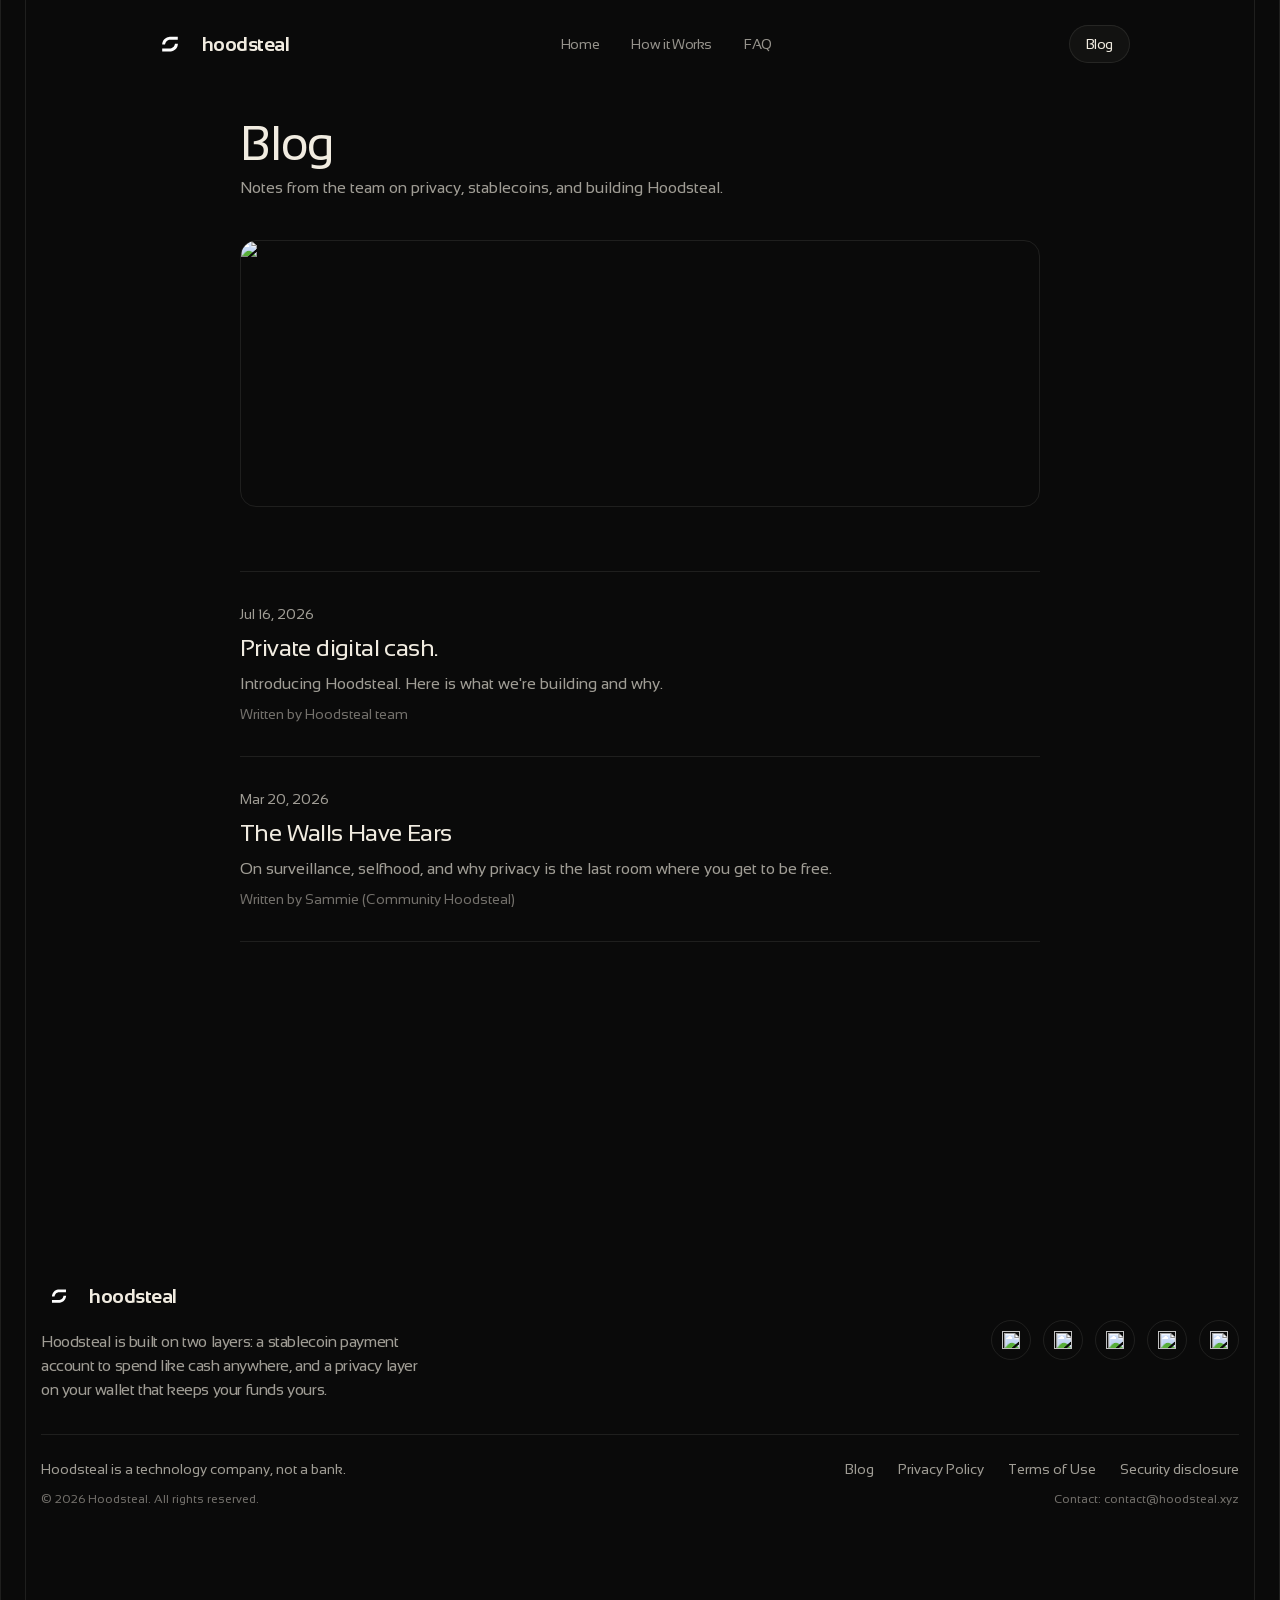
==== blog/index.html @ ff201bd9 "Initial commit: Rebrand stealf.xyz to Hoodsteal on Robinhood Chain" ====
<!DOCTYPE html><html lang="en" class="__variable_ba67a9 __variable_a9c41c __variable_3c557b"><head><meta charSet="utf-8"/><meta name="viewport" content="width=device-width, initial-scale=1"/><link rel="preload" href="/_next/static/media/06fe7ea9749580c5-s.p.ttf" as="font" crossorigin="" type="font/ttf"/><link rel="preload" href="/_next/static/media/1c687d0862daded2-s.p.ttf" as="font" crossorigin="" type="font/ttf"/><link rel="preload" href="/_next/static/media/23cbcd542082c2af-s.p.ttf" as="font" crossorigin="" type="font/ttf"/><link rel="preload" href="/_next/static/media/3c3f42f396696eb4-s.p.ttf" as="font" crossorigin="" type="font/ttf"/><link rel="preload" href="/_next/static/media/5bea6daece9e2be8-s.p.ttf" as="font" crossorigin="" type="font/ttf"/><link rel="preload" href="/_next/static/media/920470eb51dfe776-s.p.woff2" as="font" crossorigin="" type="font/woff2"/><link rel="preload" href="/_next/static/media/bb3ef058b751a6ad-s.p.woff2" as="font" crossorigin="" type="font/woff2"/><link rel="preload" href="/_next/static/media/c4857e84db260e90-s.p.ttf" as="font" crossorigin="" type="font/ttf"/><link rel="preload" as="image" href="/logo-t.svg"/><link rel="preload" as="image" imageSrcSet="/_next/image?url=%2Fbanner.png&amp;w=640&amp;q=75 640w, /_next/image?url=%2Fbanner.png&amp;w=750&amp;q=75 750w, /_next/image?url=%2Fbanner.png&amp;w=828&amp;q=75 828w, /_next/image?url=%2Fbanner.png&amp;w=1080&amp;q=75 1080w, /_next/image?url=%2Fbanner.png&amp;w=1200&amp;q=75 1200w, /_next/image?url=%2Fbanner.png&amp;w=1920&amp;q=75 1920w, /_next/image?url=%2Fbanner.png&amp;w=2048&amp;q=75 2048w, /_next/image?url=%2Fbanner.png&amp;w=3840&amp;q=75 3840w" imageSizes="(max-width: 896px) 100vw, 896px"/><link rel="stylesheet" href="/_next/static/css/27b34ae289f50dc9.css" data-precedence="next"/><link rel="preload" as="script" fetchPriority="low" href="/_next/static/chunks/webpack-2f84a1d40ce9568d.js"/><script src="/_next/static/chunks/83db829f-22a892fe2573d749.js" async=""></script><script src="/_next/static/chunks/290-7fe73a35433db22b.js" async=""></script><script src="/_next/static/chunks/main-app-5fc37a087f6f7d04.js" async=""></script><script src="/_next/static/chunks/942-6213d824976a6590.js" async=""></script><script src="/_next/static/chunks/450-610bcaa0eae041f2.js" async=""></script><script src="/_next/static/chunks/672-66812e7d692795d1.js" async=""></script><script src="/_next/static/chunks/app/layout-b8604949ff3d7496.js" async=""></script><script src="/_next/static/chunks/app/blog/page-9bd265569f2d11fc.js" async=""></script><meta name="next-size-adjust" content=""/><meta name="theme-color" content="black"/><title>Blog — Hoodsteal - Hoodsteal</title><meta name="description" content="Notes from the team on privacy, stablecoins, and building Hoodsteal."/><link rel="manifest" href="/site.webmanifest"/><meta property="og:title" content="Blog — Hoodsteal - Hoodsteal"/><meta property="og:description" content="Notes from the team on privacy, stablecoins, and building Hoodsteal."/><meta property="og:image:alt" content="Hoodsteal — privacy-first neobank on Robinhood Chain"/><meta property="og:image:type" content="image/png"/><meta property="og:image" content="https://hoodsteal.xyz/opengraph-image?9d8b057db3fbd80e"/><meta property="og:image:width" content="1200"/><meta property="og:image:height" content="630"/><meta name="twitter:card" content="summary_large_image"/><meta name="twitter:title" content="Blog — Hoodsteal - Hoodsteal"/><meta name="twitter:description" content="Notes from the team on privacy, stablecoins, and building Hoodsteal."/><meta name="twitter:image:alt" content="Hoodsteal — privacy-first neobank on Robinhood Chain"/><meta name="twitter:image:type" content="image/png"/><meta name="twitter:image" content="https://hoodsteal.xyz/opengraph-image?9d8b057db3fbd80e"/><meta name="twitter:image:width" content="1200"/><meta name="twitter:image:height" content="630"/><link rel="icon" href="/favicon.ico" sizes="any"/><link rel="icon" href="/favicon-16x16.png" type="image/png" sizes="16x16"/><link rel="icon" href="/favicon-32x32.png" type="image/png" sizes="32x32"/><link rel="apple-touch-icon" href="/apple-touch-icon.png" sizes="180x180"/><script src="/_next/static/chunks/polyfills-42372ed130431b0a.js" noModule=""></script></head><body class="antialiased font-sans bg-background overflow-x-clip"><script>((e,t,r,n,o,i,a,s)=>{let l=document.documentElement,u=["light","dark"];function c(t){var r;(Array.isArray(e)?e:[e]).forEach(e=>{let r="class"===e,n=r&&i?o.map(e=>i[e]||e):o;r?(l.classList.remove(...n),l.classList.add(i&&i[t]?i[t]:t)):l.setAttribute(e,t)}),r=t,s&&u.includes(r)&&(l.style.colorScheme=r)}if(n)c(n);else try{let e=localStorage.getItem(t)||r,n=a&&"system"===e?window.matchMedia("(prefers-color-scheme: dark)").matches?"dark":"light":e;c(n)}catch(e){}})("class","theme","dark",null,["light","dark"],null,true,true)</script><div class="max-w-7xl mx-auto border-x relative"><div class="block w-px h-full border-l border-border absolute top-0 left-6 z-10"></div><div class="block w-px h-full border-r border-border absolute top-0 right-6 z-10"></div><header class="sticky z-50 flex justify-center transition-all duration-300 md:mx-0 top-4 mx-0"><div style="max-width:100%;width:70rem"><div class="mx-auto max-w-7xl rounded-2xl transition-all duration-300 xl:px-0 shadow-none px-7"><div class="flex h-[56px] items-center justify-between p-4"><a class="flex items-center gap-3" href="/"><img alt="hoodsteal" width="40" height="40" decoding="async" data-nimg="1" class="size-7 md:size-10 object-contain" style="color:transparent" src="/logo-t.svg"/><p class="text-xl font-bold text-foreground tracking-tight">hoodsteal</p></a><div class="w-full hidden md:block"><ul class="relative mx-auto flex w-fit rounded-full h-11 px-2 items-center justify-center"><li class="z-10 cursor-pointer h-full flex items-center justify-center px-4 py-2 text-sm font-medium transition-colors duration-200 text-foreground/60 hover:text-foreground tracking-tight"><a href="/#hero">Home</a></li><li class="z-10 cursor-pointer h-full flex items-center justify-center px-4 py-2 text-sm font-medium transition-colors duration-200 text-foreground/60 hover:text-foreground tracking-tight"><a href="/#bento">How it Works</a></li><li class="z-10 cursor-pointer h-full flex items-center justify-center px-4 py-2 text-sm font-medium transition-colors duration-200 text-foreground/60 hover:text-foreground tracking-tight"><a href="/#faq">FAQ</a></li></ul></div><div class="flex flex-row items-center gap-1 md:gap-3 shrink-0"><a class="px-4 py-2 hidden md:flex items-center rounded-full text-sm font-medium tracking-tight transition-colors duration-200 text-foreground bg-accent/60 border border-border" href="/blog">Blog</a><button class="md:hidden border border-border size-8 rounded-md cursor-pointer flex items-center justify-center"><svg xmlns="http://www.w3.org/2000/svg" width="24" height="24" viewBox="0 0 24 24" fill="none" stroke="currentColor" stroke-width="2" stroke-linecap="round" stroke-linejoin="round" class="lucide lucide-menu size-5"><line x1="4" x2="20" y1="12" y2="12"></line><line x1="4" x2="20" y1="6" y2="6"></line><line x1="4" x2="20" y1="18" y2="18"></line></svg></button></div></div></div></div></header><main class="flex flex-col min-h-screen bg-background text-foreground"><div class="w-full max-w-4xl mx-auto px-8 sm:px-12 pt-12 md:pt-16"><header class="space-y-2 mb-10"><h1 class="text-4xl md:text-5xl font-medium tracking-tight">Blog</h1><p class="text-muted-foreground">Notes from the team on privacy, stablecoins, and building Hoodsteal.</p></header></div><div class="w-full max-w-4xl mx-auto px-8 sm:px-12"><div class="relative w-full aspect-[3/1] overflow-hidden rounded-2xl border border-border"><img alt="Hoodsteal" decoding="async" data-nimg="fill" class="object-cover" style="position:absolute;height:100%;width:100%;left:0;top:0;right:0;bottom:0;color:transparent" sizes="(max-width: 896px) 100vw, 896px" srcSet="/_next/image?url=%2Fbanner.png&amp;w=640&amp;q=75 640w, /_next/image?url=%2Fbanner.png&amp;w=750&amp;q=75 750w, /_next/image?url=%2Fbanner.png&amp;w=828&amp;q=75 828w, /_next/image?url=%2Fbanner.png&amp;w=1080&amp;q=75 1080w, /_next/image?url=%2Fbanner.png&amp;w=1200&amp;q=75 1200w, /_next/image?url=%2Fbanner.png&amp;w=1920&amp;q=75 1920w, /_next/image?url=%2Fbanner.png&amp;w=2048&amp;q=75 2048w, /_next/image?url=%2Fbanner.png&amp;w=3840&amp;q=75 3840w" src="/_next/image?url=%2Fbanner.png&amp;w=3840&amp;q=75"/></div></div><div class="w-full max-w-4xl mx-auto px-8 sm:px-12 py-12 md:py-16"><ul class="flex flex-col border-t border-border"><li class="border-b border-border"><a href="https://medium.com/p/bd5a6f88da14" target="_blank" rel="noreferrer" class="group flex flex-col gap-2 py-8 transition-opacity hover:opacity-80"><span class="text-sm text-muted-foreground">Jul 16, 2026</span><h2 class="text-xl md:text-2xl font-medium tracking-tight">Private digital cash.</h2><p class="text-muted-foreground">Introducing Hoodsteal. Here is what we&#x27;re building and why.</p><span class="text-sm text-muted-foreground/70">Written by <!-- -->Hoodsteal team</span></a></li><li class="border-b border-border"><a href="https://kenpachoo.substack.com/p/the-walls-have-ears" target="_blank" rel="noreferrer" class="group flex flex-col gap-2 py-8 transition-opacity hover:opacity-80"><span class="text-sm text-muted-foreground">Mar 20, 2026</span><h2 class="text-xl md:text-2xl font-medium tracking-tight">The Walls Have Ears</h2><p class="text-muted-foreground">On surveillance, selfhood, and why privacy is the last room where you get to be free.</p><span class="text-sm text-muted-foreground/70">Written by <!-- -->Sammie (Community Hoodsteal)</span></a></li></ul></div><div class="mt-auto w-full pt-40 md:pt-56"><footer id="footer" class="w-full pb-0"><div class="flex flex-col gap-8 px-10 pt-12 pb-8"><div class="flex flex-col md:flex-row md:items-center md:justify-between gap-8"><div class="flex flex-col items-start gap-y-4 max-w-sm"><a class="flex items-center gap-3 w-fit" href="/"><img alt="hoodsteal" loading="lazy" width="40" height="40" decoding="async" data-nimg="1" class="size-9 object-contain" style="color:transparent" src="/logo-t.svg"/><p class="text-xl font-bold text-foreground tracking-tight">hoodsteal</p></a><p class="tracking-tight text-muted-foreground font-medium">Hoodsteal is built on two layers: a stablecoin payment account to spend like cash anywhere, and a privacy layer on your wallet that keeps your funds yours.</p></div><div class="flex items-center gap-3"><a target="_blank" rel="noreferrer" aria-label="X" class="size-10 rounded-full border border-border flex items-center justify-center text-foreground/70 hover:text-foreground hover:bg-secondary transition-colors" href="https://x.com/hoodsteal"><img alt="" loading="lazy" width="20" height="20" decoding="async" data-nimg="1" class="size-[18px] object-contain " style="color:transparent" srcSet="/_next/image?url=%2Fsocial-icons%2Fx.png&amp;w=32&amp;q=75 1x, /_next/image?url=%2Fsocial-icons%2Fx.png&amp;w=48&amp;q=75 2x" src="/_next/image?url=%2Fsocial-icons%2Fx.png&amp;w=48&amp;q=75"/></a><a target="_blank" rel="noreferrer" aria-label="Discord" class="size-10 rounded-full border border-border flex items-center justify-center text-foreground/70 hover:text-foreground hover:bg-secondary transition-colors" href="https://discord.com/invite/7w2TFCm6Ft"><img alt="" loading="lazy" width="20" height="20" decoding="async" data-nimg="1" class="size-[18px] object-contain " style="color:transparent" srcSet="/_next/image?url=%2Fsocial-icons%2Fdiscord.png&amp;w=32&amp;q=75 1x, /_next/image?url=%2Fsocial-icons%2Fdiscord.png&amp;w=48&amp;q=75 2x" src="/_next/image?url=%2Fsocial-icons%2Fdiscord.png&amp;w=48&amp;q=75"/></a><a target="_blank" rel="noreferrer" aria-label="Telegram" class="size-10 rounded-full border border-border flex items-center justify-center text-foreground/70 hover:text-foreground hover:bg-secondary transition-colors" href="https://t.me/+1KiIlJTX5WIzMmM0"><img alt="" loading="lazy" width="20" height="20" decoding="async" data-nimg="1" class="size-[18px] object-contain " style="color:transparent" srcSet="/_next/image?url=%2Fsocial-icons%2Ftg.png&amp;w=32&amp;q=75 1x, /_next/image?url=%2Fsocial-icons%2Ftg.png&amp;w=48&amp;q=75 2x" src="/_next/image?url=%2Fsocial-icons%2Ftg.png&amp;w=48&amp;q=75"/></a><a target="_blank" rel="noreferrer" aria-label="LinkedIn" class="size-10 rounded-full border border-border flex items-center justify-center text-foreground/70 hover:text-foreground hover:bg-secondary transition-colors" href="https://www.linkedin.com/company/hoodsteal-finance/people/?viewAsMember=true"><img alt="" loading="lazy" width="20" height="20" decoding="async" data-nimg="1" class="size-[18px] object-contain " style="color:transparent" srcSet="/_next/image?url=%2Fsocial-icons%2Flinkedin.png&amp;w=32&amp;q=75 1x, /_next/image?url=%2Fsocial-icons%2Flinkedin.png&amp;w=48&amp;q=75 2x" src="/_next/image?url=%2Fsocial-icons%2Flinkedin.png&amp;w=48&amp;q=75"/></a><a target="_blank" rel="noreferrer" aria-label="Medium" class="size-10 rounded-full border border-border flex items-center justify-center text-foreground/70 hover:text-foreground hover:bg-secondary transition-colors" href="https://medium.com/p/bd5a6f88da14?postPublishedType=initial"><img alt="" loading="lazy" width="20" height="20" decoding="async" data-nimg="1" class="size-[18px] object-contain " style="color:transparent" srcSet="/_next/image?url=%2Fsocial-icons%2Fmedium.png&amp;w=32&amp;q=75 1x, /_next/image?url=%2Fsocial-icons%2Fmedium.png&amp;w=48&amp;q=75 2x" src="/_next/image?url=%2Fsocial-icons%2Fmedium.png&amp;w=48&amp;q=75"/></a></div></div><div class="flex flex-col gap-3 pt-6 border-t border-border text-sm text-muted-foreground"><div class="flex flex-col md:flex-row md:items-center md:justify-between gap-3"><span>Hoodsteal is a technology company, not a bank.</span><div class="flex flex-wrap items-center gap-x-6 gap-y-2"><a class="hover:text-foreground transition-colors" href="/blog">Blog</a><a class="hover:text-foreground transition-colors" href="/privacy">Privacy Policy</a><a class="hover:text-foreground transition-colors" href="/terms">Terms of Use</a><a href="mailto:contact@hoodsteal.xyz?subject=Security%20disclosure" class="hover:text-foreground transition-colors">Security disclosure</a></div></div><div class="flex flex-col md:flex-row md:items-center md:justify-between gap-3 text-xs"><span class="text-muted-foreground/70">© <!-- -->2026<!-- --> Hoodsteal. All rights reserved.</span><span class="text-muted-foreground/70">Contact:<!-- --> <a href="mailto:contact@hoodsteal.xyz" class="hover:text-foreground transition-colors">contact@hoodsteal.xyz</a></span></div></div></div><div class="w-full h-48 md:h-64 relative mt-24 z-0"><div class="absolute inset-0 bg-gradient-to-t from-transparent to-background z-10 from-40%"></div><div class="absolute inset-0 mx-6"><div class="h-full w-full"><canvas class="pointer-events-none" style="width:0;height:0"></canvas></div></div></div></footer></div></main></div><script src="/_next/static/chunks/webpack-2f84a1d40ce9568d.js" async=""></script><script>(self.__next_f=self.__next_f||[]).push([0])</script><script>self.__next_f.push([1,"1:\"$Sreact.fragment\"\n2:I[6563,[\"942\",\"static/chunks/942-6213d824976a6590.js\",\"450\",\"static/chunks/450-610bcaa0eae041f2.js\",\"672\",\"static/chunks/672-66812e7d692795d1.js\",\"177\",\"static/chunks/app/layout-b8604949ff3d7496.js\"],\"ThemeProvider\"]\n3:I[752,[\"942\",\"static/chunks/942-6213d824976a6590.js\",\"450\",\"static/chunks/450-610bcaa0eae041f2.js\",\"672\",\"static/chunks/672-66812e7d692795d1.js\",\"177\",\"static/chunks/app/layout-b8604949ff3d7496.js\"],\"Navbar\"]\n4:I[3915,[],\"\"]\n5:I[5975,[],\"\"]\n6:I[6207,[\"942\",\"static/chunks/942-6213d824976a6590.js\",\"672\",\"static/chunks/672-66812e7d692795d1.js\",\"831\",\"static/chunks/app/blog/page-9bd265569f2d11fc.js\"],\"Image\"]\n7:I[9714,[\"942\",\"static/chunks/942-6213d824976a6590.js\",\"672\",\"static/chunks/672-66812e7d692795d1.js\",\"831\",\"static/chunks/app/blog/page-9bd265569f2d11fc.js\"],\"FooterSection\"]\n8:I[665,[],\"OutletBoundary\"]\nb:I[665,[],\"ViewportBoundary\"]\nd:I[665,[],\"MetadataBoundary\"]\nf:I[9022,[],\"\"]\n:HL[\"/_next/static/media/06fe7ea9749580c5-s.p.ttf\",\"font\",{\"crossOrigin\":\"\",\"type\":\"font/ttf\"}]\n:HL[\"/_next/static/media/1c687d0862daded2-s.p.ttf\",\"font\",{\"crossOrigin\":\"\",\"type\":\"font/ttf\"}]\n:HL[\"/_next/static/media/23cbcd542082c2af-s.p.ttf\",\"font\",{\"crossOrigin\":\"\",\"type\":\"font/ttf\"}]\n:HL[\"/_next/static/media/3c3f42f396696eb4-s.p.ttf\",\"font\",{\"crossOrigin\":\"\",\"type\":\"font/ttf\"}]\n:HL[\"/_next/static/media/5bea6daece9e2be8-s.p.ttf\",\"font\",{\"crossOrigin\":\"\",\"type\":\"font/ttf\"}]\n:HL[\"/_next/static/media/920470eb51dfe776-s.p.woff2\",\"font\",{\"crossOrigin\":\"\",\"type\":\"font/woff2\"}]\n:HL[\"/_next/static/media/bb3ef058b751a6ad-s.p.woff2\",\"font\",{\"crossOrigin\":\"\",\"type\":\"font/woff2\"}]\n:HL[\"/_next/static/media/c4857e84db260e90-s.p.ttf\",\"font\",{\"crossOrigin\":\"\",\"type\":\"font/ttf\"}]\n:HL[\"/_next/static/css/27b34ae289f50dc9.css\",\"style\"]\n"])</script><script>self.__next_f.push([1,"0:{\"P\":null,\"b\":\"fuaYF6F8lCTgTNXzeuWdl\",\"p\":\"\",\"c\":[\"\",\"blog\"],\"i\":false,\"f\":[[[\"\",{\"children\":[\"blog\",{\"children\":[\"__PAGE__\",{}]}]},\"$undefined\",\"$undefined\",true],[\"\",[\"$\",\"$1\",\"c\",{\"children\":[[[\"$\",\"link\",\"0\",{\"rel\":\"stylesheet\",\"href\":\"/_next/static/css/27b34ae289f50dc9.css\",\"precedence\":\"next\",\"crossOrigin\":\"$undefined\",\"nonce\":\"$undefined\"}]],[\"$\",\"html\",null,{\"lang\":\"en\",\"suppressHydrationWarning\":true,\"className\":\"__variable_ba67a9 __variable_a9c41c __variable_3c557b\",\"children\":[\"$\",\"body\",null,{\"className\":\"antialiased font-sans bg-background overflow-x-clip\",\"children\":[\"$\",\"$L2\",null,{\"attribute\":\"class\",\"defaultTheme\":\"dark\",\"disableTransitionOnChange\":true,\"children\":[\"$\",\"div\",null,{\"className\":\"max-w-7xl mx-auto border-x relative\",\"children\":[[\"$\",\"div\",null,{\"className\":\"block w-px h-full border-l border-border absolute top-0 left-6 z-10\"}],[\"$\",\"div\",null,{\"className\":\"block w-px h-full border-r border-border absolute top-0 right-6 z-10\"}],[\"$\",\"$L3\",null,{}],[\"$\",\"$L4\",null,{\"parallelRouterKey\":\"children\",\"error\":\"$undefined\",\"errorStyles\":\"$undefined\",\"errorScripts\":\"$undefined\",\"template\":[\"$\",\"$L5\",null,{}],\"templateStyles\":\"$undefined\",\"templateScripts\":\"$undefined\",\"notFound\":[[[\"$\",\"title\",null,{\"children\":\"404: This page could not be found.\"}],[\"$\",\"div\",null,{\"style\":{\"fontFamily\":\"system-ui,\\\"Segoe UI\\\",Roboto,Helvetica,Arial,sans-serif,\\\"Apple Color Emoji\\\",\\\"Segoe UI Emoji\\\"\",\"height\":\"100vh\",\"textAlign\":\"center\",\"display\":\"flex\",\"flexDirection\":\"column\",\"alignItems\":\"center\",\"justifyContent\":\"center\"},\"children\":[\"$\",\"div\",null,{\"children\":[[\"$\",\"style\",null,{\"dangerouslySetInnerHTML\":{\"__html\":\"body{color:#000;background:#fff;margin:0}.next-error-h1{border-right:1px solid rgba(0,0,0,.3)}@media (prefers-color-scheme:dark){body{color:#fff;background:#000}.next-error-h1{border-right:1px solid rgba(255,255,255,.3)}}\"}}],[\"$\",\"h1\",null,{\"className\":\"next-error-h1\",\"style\":{\"display\":\"inline-block\",\"margin\":\"0 20px 0 0\",\"padding\":\"0 23px 0 0\",\"fontSize\":24,\"fontWeight\":500,\"verticalAlign\":\"top\",\"lineHeight\":\"49px\"},\"children\":404}],[\"$\",\"div\",null,{\"style\":{\"display\":\"inline-block\"},\"children\":[\"$\",\"h2\",null,{\"style\":{\"fontSize\":14,\"fontWeight\":400,\"lineHeight\":\"49px\",\"margin\":0},\"children\":\"This page could not be found.\"}]}]]}]}]],[]],\"forbidden\":\"$undefined\",\"unauthorized\":\"$undefined\"}]]}]}]}]}]]}],{\"children\":[\"blog\",[\"$\",\"$1\",\"c\",{\"children\":[null,[\"$\",\"$L4\",null,{\"parallelRouterKey\":\"children\",\"error\":\"$undefined\",\"errorStyles\":\"$undefined\",\"errorScripts\":\"$undefined\",\"template\":[\"$\",\"$L5\",null,{}],\"templateStyles\":\"$undefined\",\"templateScripts\":\"$undefined\",\"notFound\":\"$undefined\",\"forbidden\":\"$undefined\",\"unauthorized\":\"$undefined\"}]]}],{\"children\":[\"__PAGE__\",[\"$\",\"$1\",\"c\",{\"children\":[[\"$\",\"main\",null,{\"className\":\"flex flex-col min-h-screen bg-background text-foreground\",\"children\":[[\"$\",\"div\",null,{\"className\":\"w-full max-w-4xl mx-auto px-8 sm:px-12 pt-12 md:pt-16\",\"children\":[\"$\",\"header\",null,{\"className\":\"space-y-2 mb-10\",\"children\":[[\"$\",\"h1\",null,{\"className\":\"text-4xl md:text-5xl font-medium tracking-tight\",\"children\":\"Blog\"}],[\"$\",\"p\",null,{\"className\":\"text-muted-foreground\",\"children\":\"Notes from the team on privacy, stablecoins, and building Hoodsteal.\"}]]}]}],[\"$\",\"div\",null,{\"className\":\"w-full max-w-4xl mx-auto px-8 sm:px-12\",\"children\":[\"$\",\"div\",null,{\"className\":\"relative w-full aspect-[3/1] overflow-hidden rounded-2xl border border-border\",\"children\":[\"$\",\"$L6\",null,{\"src\":\"/banner.png\",\"alt\":\"Hoodsteal\",\"fill\":true,\"priority\":true,\"className\":\"object-cover\",\"sizes\":\"(max-width: 896px) 100vw, 896px\"}]}]}],[\"$\",\"div\",null,{\"className\":\"w-full max-w-4xl mx-auto px-8 sm:px-12 py-12 md:py-16\",\"children\":[\"$\",\"ul\",null,{\"className\":\"flex flex-col border-t border-border\",\"children\":[[\"$\",\"li\",\"https://medium.com/p/bd5a6f88da14\",{\"className\":\"border-b border-border\",\"children\":[\"$\",\"a\",null,{\"href\":\"https://medium.com/p/bd5a6f88da14\",\"target\":\"_blank\",\"rel\":\"noreferrer\",\"className\":\"group flex flex-col gap-2 py-8 transition-opacity hover:opacity-80\",\"children\":[[\"$\",\"span\",null,{\"className\":\"text-sm text-muted-foreground\",\"children\":\"Jul 16, 2026\"}],[\"$\",\"h2\",null,{\"className\":\"text-xl md:text-2xl font-medium tracking-tight\",\"children\":\"Private digital cash.\"}],[\"$\",\"p\",null,{\"className\":\"text-muted-foreground\",\"children\":\"Introducing Hoodsteal. Here is what we're building and why.\"}],[\"$\",\"span\",null,{\"className\":\"text-sm text-muted-foreground/70\",\"children\":[\"Written by \",\"Hoodsteal team\"]}]]}]}],[\"$\",\"li\",\"https://kenpachoo.substack.com/p/the-walls-have-ears\",{\"className\":\"border-b border-border\",\"children\":[\"$\",\"a\",null,{\"href\":\"https://kenpachoo.substack.com/p/the-walls-have-ears\",\"target\":\"_blank\",\"rel\":\"noreferrer\",\"className\":\"group flex flex-col gap-2 py-8 transition-opacity hover:opacity-80\",\"children\":[[\"$\",\"span\",null,{\"className\":\"text-sm text-muted-foreground\",\"children\":\"Mar 20, 2026\"}],[\"$\",\"h2\",null,{\"className\":\"text-xl md:text-2xl font-medium tracking-tight\",\"children\":\"The Walls Have Ears\"}],[\"$\",\"p\",null,{\"className\":\"text-muted-foreground\",\"children\":\"On surveillance, selfhood, and why privacy is the last room where you get to be free.\"}],[\"$\",\"span\",null,{\"className\":\"text-sm text-muted-foreground/70\",\"children\":[\"Written by \",\"Sammie (Community Hoodsteal)\"]}]]}]}]]}]}],[\"$\",\"div\",null,{\"className\":\"mt-auto w-full pt-40 md:pt-56\",\"children\":[\"$\",\"$L7\",null,{}]}]]}],\"$undefined\",null,[\"$\",\"$L8\",null,{\"children\":[\"$L9\",\"$La\",null]}]]}],{},null,false]},null,false]},null,false],[\"$\",\"$1\",\"h\",{\"children\":[null,[\"$\",\"$1\",\"3cJfzN8PbeqztuH6RdJG4\",{\"children\":[[\"$\",\"$Lb\",null,{\"children\":\"$Lc\"}],[\"$\",\"meta\",null,{\"name\":\"next-size-adjust\",\"content\":\"\"}]]}],[\"$\",\"$Ld\",null,{\"children\":\"$Le\"}]]}],false]],\"m\":\"$undefined\",\"G\":[\"$f\",\"$undefined\"],\"s\":false,\"S\":true}\n"])</script><script>self.__next_f.push([1,"c:[[\"$\",\"meta\",\"0\",{\"charSet\":\"utf-8\"}],[\"$\",\"meta\",\"1\",{\"name\":\"viewport\",\"content\":\"width=device-width, initial-scale=1\"}],[\"$\",\"meta\",\"2\",{\"name\":\"theme-color\",\"content\":\"black\"}]]\n9:null\n"])</script><script>self.__next_f.push([1,"a:null\ne:[[\"$\",\"title\",\"0\",{\"children\":\"Blog — Hoodsteal - Hoodsteal\"}],[\"$\",\"meta\",\"1\",{\"name\":\"description\",\"content\":\"Notes from the team on privacy, stablecoins, and building Hoodsteal.\"}],[\"$\",\"link\",\"2\",{\"rel\":\"manifest\",\"href\":\"/site.webmanifest\",\"crossOrigin\":\"$undefined\"}],[\"$\",\"meta\",\"3\",{\"property\":\"og:title\",\"content\":\"Blog — Hoodsteal - Hoodsteal\"}],[\"$\",\"meta\",\"4\",{\"property\":\"og:description\",\"content\":\"Notes from the team on privacy, stablecoins, and building Hoodsteal.\"}],[\"$\",\"meta\",\"5\",{\"property\":\"og:image:alt\",\"content\":\"Hoodsteal — privacy-first neobank on Robinhood Chain\"}],[\"$\",\"meta\",\"6\",{\"property\":\"og:image:type\",\"content\":\"image/png\"}],[\"$\",\"meta\",\"7\",{\"property\":\"og:image\",\"content\":\"https://hoodsteal.xyz/opengraph-image?9d8b057db3fbd80e\"}],[\"$\",\"meta\",\"8\",{\"property\":\"og:image:width\",\"content\":\"1200\"}],[\"$\",\"meta\",\"9\",{\"property\":\"og:image:height\",\"content\":\"630\"}],[\"$\",\"meta\",\"10\",{\"name\":\"twitter:card\",\"content\":\"summary_large_image\"}],[\"$\",\"meta\",\"11\",{\"name\":\"twitter:title\",\"content\":\"Blog — Hoodsteal - Hoodsteal\"}],[\"$\",\"meta\",\"12\",{\"name\":\"twitter:description\",\"content\":\"Notes from the team on privacy, stablecoins, and building Hoodsteal.\"}],[\"$\",\"meta\",\"13\",{\"name\":\"twitter:image:alt\",\"content\":\"Hoodsteal — privacy-first neobank on Robinhood Chain\"}],[\"$\",\"meta\",\"14\",{\"name\":\"twitter:image:type\",\"content\":\"image/png\"}],[\"$\",\"meta\",\"15\",{\"name\":\"twitter:image\",\"content\":\"https://hoodsteal.xyz/opengraph-image?9d8b057db3fbd80e\"}],[\"$\",\"meta\",\"16\",{\"name\":\"twitter:image:width\",\"content\":\"1200\"}],[\"$\",\"meta\",\"17\",{\"name\":\"twitter:image:height\",\"content\":\"630\"}],[\"$\",\"link\",\"18\",{\"rel\":\"icon\",\"href\":\"/favicon.ico\",\"sizes\":\"any\"}],[\"$\",\"link\",\"19\",{\"rel\":\"icon\",\"href\":\"/favicon-16x16.png\",\"type\":\"image/png\",\"sizes\":\"16x16\"}],[\"$\",\"link\",\"20\",{\"rel\":\"icon\",\"href\":\"/favicon-32x32.png\",\"type\":\"image/png\",\"sizes\":\"32x32\"}],[\"$\",\"link\",\"21\",{\"rel\":\"apple-touch-icon\",\"href\":\"/apple-touch-icon.png\",\"sizes\":\"180x180\"}]]\n"])</script></body></html>
---- _next/static/css/27b34ae289f50dc9.css ----
@font-face{font-family:sansation;src:url(/_next/static/media/23cbcd542082c2af-s.p.ttf) format("truetype");font-display:swap;font-weight:300;font-style:normal}@font-face{font-family:sansation;src:url(/_next/static/media/c4857e84db260e90-s.p.ttf) format("truetype");font-display:swap;font-weight:300;font-style:italic}@font-face{font-family:sansation;src:url(/_next/static/media/5bea6daece9e2be8-s.p.ttf) format("truetype");font-display:swap;font-weight:400;font-style:normal}@font-face{font-family:sansation;src:url(/_next/static/media/06fe7ea9749580c5-s.p.ttf) format("truetype");font-display:swap;font-weight:400;font-style:italic}@font-face{font-family:sansation;src:url(/_next/static/media/1c687d0862daded2-s.p.ttf) format("truetype");font-display:swap;font-weight:700;font-style:normal}@font-face{font-family:sansation;src:url(/_next/static/media/3c3f42f396696eb4-s.p.ttf) format("truetype");font-display:swap;font-weight:700;font-style:italic}@font-face{font-family:sansation Fallback;src:local("Arial");ascent-override:87.94%;descent-override:20.78%;line-gap-override:0.00%;size-adjust:102.94%}.__className_ba67a9{font-family:sansation,sansation Fallback}.__variable_ba67a9{--font-sans:"sansation","sansation Fallback"}@font-face{font-family:Cormorant Garamond;font-style:italic;font-weight:500;font-display:swap;src:url(/_next/static/media/9564176a1c72e95e-s.woff2) format("woff2");unicode-range:u+0460-052f,u+1c80-1c8a,u+20b4,u+2de0-2dff,u+a640-a69f,u+fe2e-fe2f}@font-face{font-family:Cormorant Garamond;font-style:italic;font-weight:500;font-display:swap;src:url(/_next/static/media/16f2640564796f51-s.woff2) format("woff2");unicode-range:u+0301,u+0400-045f,u+0490-0491,u+04b0-04b1,u+2116}@font-face{font-family:Cormorant Garamond;font-style:italic;font-weight:500;font-display:swap;src:url(/_next/static/media/2e714ea0a947acb0-s.woff2) format("woff2");unicode-range:u+0102-0103,u+0110-0111,u+0128-0129,u+0168-0169,u+01a0-01a1,u+01af-01b0,u+0300-0301,u+0303-0304,u+0308-0309,u+0323,u+0329,u+1ea0-1ef9,u+20ab}@font-face{font-family:Cormorant Garamond;font-style:italic;font-weight:500;font-display:swap;src:url(/_next/static/media/986d0b4e8c08be46-s.woff2) format("woff2");unicode-range:u+0100-02ba,u+02bd-02c5,u+02c7-02cc,u+02ce-02d7,u+02dd-02ff,u+0304,u+0308,u+0329,u+1d00-1dbf,u+1e00-1e9f,u+1ef2-1eff,u+2020,u+20a0-20ab,u+20ad-20c0,u+2113,u+2c60-2c7f,u+a720-a7ff}@font-face{font-family:Cormorant Garamond;font-style:italic;font-weight:500;font-display:swap;src:url(/_next/static/media/920470eb51dfe776-s.p.woff2) format("woff2");unicode-range:u+00??,u+0131,u+0152-0153,u+02bb-02bc,u+02c6,u+02da,u+02dc,u+0304,u+0308,u+0329,u+2000-206f,u+20ac,u+2122,u+2191,u+2193,u+2212,u+2215,u+feff,u+fffd}@font-face{font-family:Cormorant Garamond Fallback;src:local("Times New Roman");ascent-override:95.27%;descent-override:29.59%;line-gap-override:0.00%;size-adjust:96.98%}.__className_a9c41c{font-family:Cormorant Garamond,Cormorant Garamond Fallback;font-weight:500;font-style:italic}.__variable_a9c41c{--font-serif:"Cormorant Garamond","Cormorant Garamond Fallback"}@font-face{font-family:JetBrains Mono;font-style:normal;font-weight:100 800;font-display:swap;src:url(/_next/static/media/886030b0b59bc5a7-s.woff2) format("woff2");unicode-range:u+0460-052f,u+1c80-1c8a,u+20b4,u+2de0-2dff,u+a640-a69f,u+fe2e-fe2f}@font-face{font-family:JetBrains Mono;font-style:normal;font-weight:100 800;font-display:swap;src:url(/_next/static/media/0aa834ed78bf6d07-s.woff2) format("woff2");unicode-range:u+0301,u+0400-045f,u+0490-0491,u+04b0-04b1,u+2116}@font-face{font-family:JetBrains Mono;font-style:normal;font-weight:100 800;font-display:swap;src:url(/_next/static/media/67957d42bae0796d-s.woff2) format("woff2");unicode-range:u+0370-0377,u+037a-037f,u+0384-038a,u+038c,u+038e-03a1,u+03a3-03ff}@font-face{font-family:JetBrains Mono;font-style:normal;font-weight:100 800;font-display:swap;src:url(/_next/static/media/f911b923c6adde36-s.woff2) format("woff2");unicode-range:u+0102-0103,u+0110-0111,u+0128-0129,u+0168-0169,u+01a0-01a1,u+01af-01b0,u+0300-0301,u+0303-0304,u+0308-0309,u+0323,u+0329,u+1ea0-1ef9,u+20ab}@font-face{font-family:JetBrains Mono;font-style:normal;font-weight:100 800;font-display:swap;src:url(/_next/static/media/939c4f875ee75fbb-s.woff2) format("woff2");unicode-range:u+0100-02ba,u+02bd-02c5,u+02c7-02cc,u+02ce-02d7,u+02dd-02ff,u+0304,u+0308,u+0329,u+1d00-1dbf,u+1e00-1e9f,u+1ef2-1eff,u+2020,u+20a0-20ab,u+20ad-20c0,u+2113,u+2c60-2c7f,u+a720-a7ff}@font-face{font-family:JetBrains Mono;font-style:normal;font-weight:100 800;font-display:swap;src:url(/_next/static/media/bb3ef058b751a6ad-s.p.woff2) format("woff2");unicode-range:u+00??,u+0131,u+0152-0153,u+02bb-02bc,u+02c6,u+02da,u+02dc,u+0304,u+0308,u+0329,u+2000-206f,u+20ac,u+2122,u+2191,u+2193,u+2212,u+2215,u+feff,u+fffd}@font-face{font-family:JetBrains Mono Fallback;src:local("Arial");ascent-override:75.79%;descent-override:22.29%;line-gap-override:0.00%;size-adjust:134.59%}.__className_3c557b{font-family:JetBrains Mono,JetBrains Mono Fallback;font-style:normal}.__variable_3c557b{--font-mono:"JetBrains Mono","JetBrains Mono Fallback"}

/*! tailwindcss v4.0.13 | MIT License | https://tailwindcss.com */@layer theme{:host,:root{--font-sans:var(--font-sans);--font-serif:var(--font-serif);--font-mono:var(--font-mono);--color-red-200:oklch(.885 .062 18.334);--color-red-500:oklch(.637 .237 25.331);--color-red-700:oklch(.505 .213 27.518);--color-blue-200:oklch(.882 .059 254.128);--color-blue-500:oklch(.623 .214 259.815);--color-blue-700:oklch(.488 .243 264.376);--color-zinc-800:oklch(.274 .006 286.033);--color-neutral-300:oklch(.87 0 0);--color-neutral-500:oklch(.556 0 0);--color-black:#000;--color-white:#fff;--spacing:.25rem;--container-sm:24rem;--container-lg:32rem;--container-xl:36rem;--container-3xl:48rem;--container-4xl:56rem;--container-5xl:64rem;--container-7xl:80rem;--text-xs:.75rem;--text-xs--line-height:calc(1/.75);--text-sm:.875rem;--text-sm--line-height:calc(1.25/.875);--text-base:1rem;--text-base--line-height:calc(1.5/1);--text-lg:1.125rem;--text-lg--line-height:calc(1.75/1.125);--text-xl:1.25rem;--text-xl--line-height:calc(1.75/1.25);--text-2xl:1.5rem;--text-2xl--line-height:calc(2/1.5);--text-3xl:1.875rem;--text-3xl--line-height:calc(2.25/1.875);--text-4xl:2.25rem;--text-4xl--line-height:calc(2.5/2.25);--text-5xl:3rem;--text-5xl--line-height:1;--text-6xl:3.75rem;--text-6xl--line-height:1;--font-weight-medium:500;--font-weight-semibold:600;--font-weight-bold:700;--tracking-tighter:-.05em;--tracking-tight:-.025em;--tracking-wide:.025em;--leading-relaxed:1.625;--radius-2xl:1rem;--ease-out:cubic-bezier(0,0,.2,1);--animate-ping:ping 1s cubic-bezier(0,0,.2,1)infinite;--blur-sm:8px;--blur-lg:16px;--blur-3xl:64px;--default-transition-duration:.15s;--default-transition-timing-function:cubic-bezier(.4,0,.2,1);--default-font-family:var(--font-sans);--default-font-feature-settings:var(--font-sans--font-feature-settings);--default-font-variation-settings:var(--font-sans--font-variation-settings);--default-mono-font-family:var(--font-mono);--default-mono-font-feature-settings:var(--font-mono--font-feature-settings);--default-mono-font-variation-settings:var(--font-mono--font-variation-settings)}}@layer base{*,::backdrop,:after,:before{box-sizing:border-box;border:0 solid;margin:0;padding:0}::file-selector-button{box-sizing:border-box;border:0 solid;margin:0;padding:0}:host,html{-webkit-text-size-adjust:100%;tab-size:4;line-height:1.5;font-family:var(--default-font-family,ui-sans-serif,system-ui,sans-serif,"Apple Color Emoji","Segoe UI Emoji","Segoe UI Symbol","Noto Color Emoji");font-feature-settings:var(--default-font-feature-settings,normal);font-variation-settings:var(--default-font-variation-settings,normal);-webkit-tap-highlight-color:transparent}body{line-height:inherit}hr{height:0;color:inherit;border-top-width:1px}abbr:where([title]){-webkit-text-decoration:underline dotted;text-decoration:underline dotted}h1,h2,h3,h4,h5,h6{font-size:inherit;font-weight:inherit}a{color:inherit;-webkit-text-decoration:inherit;text-decoration:inherit}b,strong{font-weight:bolder}code,kbd,pre,samp{font-family:var(--default-mono-font-family,ui-monospace,SFMono-Regular,Menlo,Monaco,Consolas,"Liberation Mono","Courier New",monospace);font-feature-settings:var(--default-mono-font-feature-settings,normal);font-variation-settings:var(--default-mono-font-variation-settings,normal);font-size:1em}small{font-size:80%}sub,sup{vertical-align:baseline;font-size:75%;line-height:0;position:relative}sub{bottom:-.25em}sup{top:-.5em}table{text-indent:0;border-color:inherit;border-collapse:collapse}:-moz-focusring{outline:auto}progress{vertical-align:baseline}summary{display:list-item}menu,ol,ul{list-style:none}audio,canvas,embed,iframe,img,object,svg,video{vertical-align:middle;display:block}img,video{max-width:100%;height:auto}button,input,optgroup,select,textarea{font:inherit;font-feature-settings:inherit;font-variation-settings:inherit;letter-spacing:inherit;color:inherit;opacity:1;background-color:#0000;border-radius:0}::file-selector-button{font:inherit;font-feature-settings:inherit;font-variation-settings:inherit;letter-spacing:inherit;color:inherit;opacity:1;background-color:#0000;border-radius:0}:where(select:is([multiple],[size])) optgroup{font-weight:bolder}:where(select:is([multiple],[size])) optgroup option{padding-inline-start:20px}::file-selector-button{margin-inline-end:4px}::placeholder{opacity:1;color:color-mix(in oklab,currentColor 50%,transparent)}textarea{resize:vertical}::-webkit-search-decoration{-webkit-appearance:none}::-webkit-date-and-time-value{min-height:1lh;text-align:inherit}::-webkit-datetime-edit{display:inline-flex}::-webkit-datetime-edit-fields-wrapper{padding:0}::-webkit-datetime-edit,::-webkit-datetime-edit-year-field{padding-block:0}::-webkit-datetime-edit-day-field,::-webkit-datetime-edit-month-field{padding-block:0}::-webkit-datetime-edit-hour-field,::-webkit-datetime-edit-minute-field{padding-block:0}::-webkit-datetime-edit-millisecond-field,::-webkit-datetime-edit-second-field{padding-block:0}::-webkit-datetime-edit-meridiem-field{padding-block:0}:-moz-ui-invalid{box-shadow:none}button,input:where([type=button],[type=reset],[type=submit]){appearance:button}::file-selector-button{appearance:button}::-webkit-inner-spin-button,::-webkit-outer-spin-button{height:auto}[hidden]:where(:not([hidden=until-found])){display:none!important}*{border-color:var(--border);outline-color:color-mix(in oklab,var(--ring)50%,transparent)}html{scroll-behavior:smooth}body,html{overflow-x:clip}body{background-color:var(--background);color:var(--foreground)}}@layer components;@layer utilities{.pointer-events-none{pointer-events:none}.visible{visibility:visible}.sr-only{clip:rect(0,0,0,0);white-space:nowrap;border-width:0;width:1px;height:1px;margin:-1px;padding:0;overflow:hidden}.absolute,.sr-only{position:absolute}.fixed{position:fixed}.relative{position:relative}.static{position:static}.sticky{position:sticky}.inset-0{inset:calc(var(--spacing)*0)}.-inset-x-64{inset-inline:calc(var(--spacing)*-64)}.inset-x-0{inset-inline:calc(var(--spacing)*0)}.-inset-y-24{inset-block:calc(var(--spacing)*-24)}.top-0{top:calc(var(--spacing)*0)}.top-1\/2{top:50%}.top-4{top:calc(var(--spacing)*4)}.top-6{top:calc(var(--spacing)*6)}.top-28{top:calc(var(--spacing)*28)}.top-\[55\%\]{top:55%}.top-\[58\%\]{top:58%}.-right-4{right:calc(var(--spacing)*-4)}.right-0{right:calc(var(--spacing)*0)}.right-3{right:calc(var(--spacing)*3)}.right-6{right:calc(var(--spacing)*6)}.bottom-0{bottom:calc(var(--spacing)*0)}.bottom-2{bottom:calc(var(--spacing)*2)}.bottom-3{bottom:calc(var(--spacing)*3)}.-left-4{left:calc(var(--spacing)*-4)}.left-0{left:calc(var(--spacing)*0)}.left-1\/2{left:50%}.left-6{left:calc(var(--spacing)*6)}.left-\[55\%\]{left:55%}.-z-10{z-index:calc(10*-1)}.z-0{z-index:0}.z-10{z-index:10}.z-20{z-index:20}.z-30{z-index:30}.z-50{z-index:50}.col-span-2{grid-column:span 2/span 2}.col-span-5{grid-column:span 5/span 5}.container{width:100%}@media (width>=40rem){.container{max-width:40rem}}@media (width>=48rem){.container{max-width:48rem}}@media (width>=64rem){.container{max-width:64rem}}@media (width>=80rem){.container{max-width:80rem}}@media (width>=96rem){.container{max-width:96rem}}.mx-0{margin-inline:calc(var(--spacing)*0)}.mx-4{margin-inline:calc(var(--spacing)*4)}.mx-5{margin-inline:calc(var(--spacing)*5)}.mx-6{margin-inline:calc(var(--spacing)*6)}.mx-auto{margin-inline:auto}.my-1\.5{margin-block:calc(var(--spacing)*1.5)}.mt-10{margin-top:calc(var(--spacing)*10)}.mt-24{margin-top:calc(var(--spacing)*24)}.mt-auto{margin-top:auto}.mt-px{margin-top:1px}.mb-4{margin-bottom:calc(var(--spacing)*4)}.mb-6{margin-bottom:calc(var(--spacing)*6)}.mb-10{margin-bottom:calc(var(--spacing)*10)}.mb-12{margin-bottom:calc(var(--spacing)*12)}.block{display:block}.contents{display:contents}.flex{display:flex}.grid{display:grid}.hidden{display:none}.inline{display:inline}.inline-flex{display:inline-flex}.table{display:table}.aspect-\[1\/1\]{aspect-ratio:1}.aspect-\[3\/1\]{aspect-ratio:3}.aspect-\[2211\/3490\]{aspect-ratio:2211/3490}.aspect-auto{aspect-ratio:auto}.size-1\.5{width:calc(var(--spacing)*1.5);height:calc(var(--spacing)*1.5)}.size-4{width:calc(var(--spacing)*4);height:calc(var(--spacing)*4)}.size-5{width:calc(var(--spacing)*5);height:calc(var(--spacing)*5)}.size-7{width:calc(var(--spacing)*7);height:calc(var(--spacing)*7)}.size-8{width:calc(var(--spacing)*8);height:calc(var(--spacing)*8)}.size-9{width:calc(var(--spacing)*9);height:calc(var(--spacing)*9)}.size-10{width:calc(var(--spacing)*10);height:calc(var(--spacing)*10)}.size-\[18px\]{width:18px;height:18px}.size-\[90\%\]{width:90%;height:90%}.size-\[var\(--icon-size\)\]{width:var(--icon-size);height:var(--icon-size)}.size-full{width:100%;height:100%}.h-0{height:calc(var(--spacing)*0)}.h-0\.5{height:calc(var(--spacing)*.5)}.h-3\.5{height:calc(var(--spacing)*3.5)}.h-7{height:calc(var(--spacing)*7)}.h-8{height:calc(var(--spacing)*8)}.h-9{height:calc(var(--spacing)*9)}.h-10{height:calc(var(--spacing)*10)}.h-11{height:calc(var(--spacing)*11)}.h-24{height:calc(var(--spacing)*24)}.h-48{height:calc(var(--spacing)*48)}.h-\[1\.2rem\]{height:1.2rem}.h-\[45px\]{height:45px}.h-\[56px\]{height:56px}.h-auto{height:auto}.h-full{height:100%}.max-h-\[400px\]{max-height:400px}.min-h-\[600px\]{min-height:600px}.min-h-screen{min-height:100vh}.w-0{width:calc(var(--spacing)*0)}.w-0\.5{width:calc(var(--spacing)*.5)}.w-3\.5{width:calc(var(--spacing)*3.5)}.w-4{width:calc(var(--spacing)*4)}.w-8{width:calc(var(--spacing)*8)}.w-\[1\.2rem\]{width:1.2rem}.w-\[95\%\]{width:95%}.w-\[220px\]{width:220px}.w-auto{width:auto}.w-fit{width:fit-content}.w-full{width:100%}.w-px{width:1px}.max-w-3xl{max-width:var(--container-3xl)}.max-w-4xl{max-width:var(--container-4xl)}.max-w-5xl{max-width:var(--container-5xl)}.max-w-7xl{max-width:var(--container-7xl)}.max-w-64{max-width:calc(var(--spacing)*64)}.max-w-\[600px\]{max-width:600px}.max-w-lg{max-width:var(--container-lg)}.max-w-sm{max-width:var(--container-sm)}.max-w-xl{max-width:var(--container-xl)}.flex-1{flex:1}.shrink-0{flex-shrink:0}.-translate-x-1\/2{--tw-translate-x:calc(calc(1/2*100%)*-1)}.-translate-x-1\/2,.-translate-y-1\/2{translate:var(--tw-translate-x)var(--tw-translate-y)}.-translate-y-1\/2{--tw-translate-y:calc(calc(1/2*100%)*-1)}.-translate-y-20{--tw-translate-y:calc(var(--spacing)*-20)}.-translate-y-20,.translate-y-0\.5{translate:var(--tw-translate-x)var(--tw-translate-y)}.translate-y-0\.5{--tw-translate-y:calc(var(--spacing)*.5)}.translate-y-1{--tw-translate-y:calc(var(--spacing)*1)}.translate-y-1,.translate-y-2{translate:var(--tw-translate-x)var(--tw-translate-y)}.translate-y-2{--tw-translate-y:calc(var(--spacing)*2)}.scale-0{--tw-scale-x:0%;--tw-scale-y:0%;--tw-scale-z:0%}.scale-0,.scale-100{scale:var(--tw-scale-x)var(--tw-scale-y)}.scale-100{--tw-scale-x:100%;--tw-scale-y:100%;--tw-scale-z:100%}.rotate-0{rotate:none}.rotate-90{rotate:90deg}.transform{transform:var(--tw-rotate-x)var(--tw-rotate-y)var(--tw-rotate-z)var(--tw-skew-x)var(--tw-skew-y)}.transform-gpu{transform:translateZ(0)var(--tw-rotate-x)var(--tw-rotate-y)var(--tw-rotate-z)var(--tw-skew-x)var(--tw-skew-y)}.animate-marquee{animation:marquee var(--duration)infinite linear}.animate-marquee-vertical{animation:marquee-vertical var(--duration)linear infinite}.animate-orbit{animation:orbit calc(var(--duration)*1s)linear infinite}.animate-ping{animation:var(--animate-ping)}.cursor-pointer{cursor:pointer}.resize{resize:both}.snap-x{scroll-snap-type:x var(--tw-scroll-snap-strictness)}.snap-mandatory{--tw-scroll-snap-strictness:mandatory}.list-disc{list-style-type:disc}.grid-cols-1{grid-template-columns:repeat(1,minmax(0,1fr))}.grid-cols-2{grid-template-columns:repeat(2,minmax(0,1fr))}.grid-cols-5{grid-template-columns:repeat(5,minmax(0,1fr))}.flex-col{flex-direction:column}.flex-row{flex-direction:row}.flex-nowrap{flex-wrap:nowrap}.flex-wrap{flex-wrap:wrap}.place-items-center{place-items:center}.items-center{align-items:center}.items-start{align-items:flex-start}.justify-around{justify-content:space-around}.justify-between{justify-content:space-between}.justify-center{justify-content:center}.justify-end{justify-content:flex-end}.justify-start{justify-content:flex-start}.\[gap\:var\(--gap\)\]{gap:var(--gap)}.gap-1{gap:calc(var(--spacing)*1)}.gap-1\.5{gap:calc(var(--spacing)*1.5)}.gap-2{gap:calc(var(--spacing)*2)}.gap-3{gap:calc(var(--spacing)*3)}.gap-4{gap:calc(var(--spacing)*4)}.gap-5{gap:calc(var(--spacing)*5)}.gap-8{gap:calc(var(--spacing)*8)}.gap-10{gap:calc(var(--spacing)*10)}:where(.space-y-1>:not(:last-child)){--tw-space-y-reverse:0;margin-block-start:calc(calc(var(--spacing)*1)*var(--tw-space-y-reverse));margin-block-end:calc(calc(var(--spacing)*1)*calc(1 - var(--tw-space-y-reverse)))}:where(.space-y-2>:not(:last-child)){--tw-space-y-reverse:0;margin-block-start:calc(calc(var(--spacing)*2)*var(--tw-space-y-reverse));margin-block-end:calc(calc(var(--spacing)*2)*calc(1 - var(--tw-space-y-reverse)))}:where(.space-y-3>:not(:last-child)){--tw-space-y-reverse:0;margin-block-start:calc(calc(var(--spacing)*3)*var(--tw-space-y-reverse));margin-block-end:calc(calc(var(--spacing)*3)*calc(1 - var(--tw-space-y-reverse)))}:where(.space-y-4>:not(:last-child)){--tw-space-y-reverse:0;margin-block-start:calc(calc(var(--spacing)*4)*var(--tw-space-y-reverse));margin-block-end:calc(calc(var(--spacing)*4)*calc(1 - var(--tw-space-y-reverse)))}:where(.space-y-10>:not(:last-child)){--tw-space-y-reverse:0;margin-block-start:calc(calc(var(--spacing)*10)*var(--tw-space-y-reverse));margin-block-end:calc(calc(var(--spacing)*10)*calc(1 - var(--tw-space-y-reverse)))}.gap-x-6{column-gap:calc(var(--spacing)*6)}.gap-x-10{column-gap:calc(var(--spacing)*10)}.gap-y-2{row-gap:calc(var(--spacing)*2)}.gap-y-4{row-gap:calc(var(--spacing)*4)}:where(.divide-y>:not(:last-child)){--tw-divide-y-reverse:0;border-bottom-style:var(--tw-border-style);border-top-style:var(--tw-border-style);border-top-width:calc(1px*var(--tw-divide-y-reverse));border-bottom-width:calc(1px*calc(1 - var(--tw-divide-y-reverse)))}:where(.divide-border>:not(:last-child)){border-color:var(--border)}.overflow-hidden{overflow:hidden}.overflow-x-auto{overflow-x:auto}.overflow-x-clip{overflow-x:clip}.rounded-2xl{border-radius:var(--radius-2xl)}.rounded-full{border-radius:3.40282e+38px}.rounded-lg{border-radius:var(--radius)}.rounded-md{border-radius:calc(var(--radius) - 2px)}.rounded-xl{border-radius:calc(var(--radius) + 4px)}.rounded-b-xl{border-bottom-right-radius:calc(var(--radius) + 4px);border-bottom-left-radius:calc(var(--radius) + 4px)}.border{border-style:var(--tw-border-style);border-width:1px}.border-0{border-style:var(--tw-border-style);border-width:0}.border-x{border-inline-style:var(--tw-border-style);border-inline-width:1px}.border-y{border-block-style:var(--tw-border-style);border-block-width:1px}.border-t{border-top-style:var(--tw-border-style);border-top-width:1px}.border-r{border-right-style:var(--tw-border-style);border-right-width:1px}.border-b{border-bottom-style:var(--tw-border-style);border-bottom-width:1px}.border-b-0{border-bottom-style:var(--tw-border-style);border-bottom-width:0}.border-l{border-left-style:var(--tw-border-style);border-left-width:1px}.border-\[0\,0\,0\,0\.07\]{border-color:0,0,0,.07}.border-border{border-color:var(--border)}.border-input{border-color:var(--input)}.border-red-500{border-color:var(--color-red-500)}.border-white\/\[0\.12\]{border-color:color-mix(in oklab,var(--color-white)12%,transparent)}.bg-accent{background-color:var(--accent)}.bg-accent\/60{background-color:color-mix(in oklab,var(--accent)60%,transparent)}.bg-background{background-color:var(--background)}.bg-background\/75{background-color:color-mix(in oklab,var(--background)75%,transparent)}.bg-black\/50{background-color:color-mix(in oklab,var(--color-black)50%,transparent)}.bg-destructive{background-color:var(--destructive)}.bg-foreground{background-color:var(--foreground)}.bg-neutral-300\/50{background-color:color-mix(in oklab,var(--color-neutral-300)50%,transparent)}.bg-neutral-500{background-color:var(--color-neutral-500)}.bg-primary{background-color:var(--primary)}.bg-secondary{background-color:var(--secondary)}.bg-secondary\/30{background-color:color-mix(in oklab,var(--secondary)30%,transparent)}.bg-gradient-to-b{--tw-gradient-position:to bottom in oklab}.bg-gradient-to-b,.bg-gradient-to-t{background-image:linear-gradient(var(--tw-gradient-stops))}.bg-gradient-to-t{--tw-gradient-position:to top in oklab}.\[background-image\:repeating-linear-gradient\(315deg\,currentColor_0_1px\,\#0000_0_50\%\)\]{background-image:repeating-linear-gradient(315deg,currentColor 0 1px,#0000 0 50%)}.from-\[rgba\(0\,0\,0\,0\.05\)\]{--tw-gradient-from:#0000000d;--tw-gradient-stops:var(--tw-gradient-via-stops,var(--tw-gradient-position),var(--tw-gradient-from)var(--tw-gradient-from-position),var(--tw-gradient-to)var(--tw-gradient-to-position))}.from-transparent{--tw-gradient-from:transparent;--tw-gradient-stops:var(--tw-gradient-via-stops,var(--tw-gradient-position),var(--tw-gradient-from)var(--tw-gradient-from-position),var(--tw-gradient-to)var(--tw-gradient-to-position))}.from-0\%{--tw-gradient-from-position:0%}.from-40\%{--tw-gradient-from-position:40%}.via-\[rgba\(249\,250\,251\,0\.00\)\]{--tw-gradient-via:#f9fafb00;--tw-gradient-via-stops:var(--tw-gradient-position),var(--tw-gradient-from)var(--tw-gradient-from-position),var(--tw-gradient-via)var(--tw-gradient-via-position),var(--tw-gradient-to)var(--tw-gradient-to-position);--tw-gradient-stops:var(--tw-gradient-via-stops)}.to-background{--tw-gradient-to:var(--background);--tw-gradient-stops:var(--tw-gradient-via-stops,var(--tw-gradient-position),var(--tw-gradient-from)var(--tw-gradient-from-position),var(--tw-gradient-to)var(--tw-gradient-to-position))}.bg-\[size\:10px_10px\]{background-size:10px 10px}.fill-\[var\(--gold\)\]{fill:var(--gold)}.fill-\[var\(--secondary\)\]{fill:var(--secondary)}.fill-background{fill:var(--background)}.object-contain{object-fit:contain}.object-cover{object-fit:cover}.p-0\.5{padding:calc(var(--spacing)*.5)}.p-1{padding:calc(var(--spacing)*1)}.p-2{padding:calc(var(--spacing)*2)}.p-2\.5{padding:calc(var(--spacing)*2.5)}.p-3{padding:calc(var(--spacing)*3)}.p-4{padding:calc(var(--spacing)*4)}.p-6{padding:calc(var(--spacing)*6)}.p-10{padding:calc(var(--spacing)*10)}.p-14{padding:calc(var(--spacing)*14)}.px-2{padding-inline:calc(var(--spacing)*2)}.px-3{padding-inline:calc(var(--spacing)*3)}.px-4{padding-inline:calc(var(--spacing)*4)}.px-5{padding-inline:calc(var(--spacing)*5)}.px-6{padding-inline:calc(var(--spacing)*6)}.px-7{padding-inline:calc(var(--spacing)*7)}.px-8{padding-inline:calc(var(--spacing)*8)}.px-10{padding-inline:calc(var(--spacing)*10)}.py-0\.5{padding-block:calc(var(--spacing)*.5)}.py-2{padding-block:calc(var(--spacing)*2)}.py-3{padding-block:calc(var(--spacing)*3)}.py-3\.5{padding-block:calc(var(--spacing)*3.5)}.py-4{padding-block:calc(var(--spacing)*4)}.py-8{padding-block:calc(var(--spacing)*8)}.py-10{padding-block:calc(var(--spacing)*10)}.py-12{padding-block:calc(var(--spacing)*12)}.py-24{padding-block:calc(var(--spacing)*24)}.pt-0{padding-top:calc(var(--spacing)*0)}.pt-6{padding-top:calc(var(--spacing)*6)}.pt-12{padding-top:calc(var(--spacing)*12)}.pt-20{padding-top:calc(var(--spacing)*20)}.pt-40{padding-top:calc(var(--spacing)*40)}.pb-0{padding-bottom:calc(var(--spacing)*0)}.pb-1{padding-bottom:calc(var(--spacing)*1)}.pb-4{padding-bottom:calc(var(--spacing)*4)}.pb-8{padding-bottom:calc(var(--spacing)*8)}.pb-10{padding-bottom:calc(var(--spacing)*10)}.pl-6{padding-left:calc(var(--spacing)*6)}.text-center{text-align:center}.text-left{text-align:left}.font-sans{font-family:var(--font-sans)}.text-2xl{font-size:var(--text-2xl);line-height:var(--tw-leading,var(--text-2xl--line-height))}.text-3xl{font-size:var(--text-3xl);line-height:var(--tw-leading,var(--text-3xl--line-height))}.text-4xl{font-size:var(--text-4xl);line-height:var(--tw-leading,var(--text-4xl--line-height))}.text-base{font-size:var(--text-base);line-height:var(--tw-leading,var(--text-base--line-height))}.text-lg{font-size:var(--text-lg);line-height:var(--tw-leading,var(--text-lg--line-height))}.text-sm{font-size:var(--text-sm);line-height:var(--tw-leading,var(--text-sm--line-height))}.text-xl{font-size:var(--text-xl);line-height:var(--tw-leading,var(--text-xl--line-height))}.text-xs{font-size:var(--text-xs);line-height:var(--tw-leading,var(--text-xs--line-height))}.text-\[15px\]{font-size:15px}.leading-none{--tw-leading:1;line-height:1}.leading-relaxed{--tw-leading:var(--leading-relaxed);line-height:var(--leading-relaxed)}.font-bold{--tw-font-weight:var(--font-weight-bold);font-weight:var(--font-weight-bold)}.font-medium{--tw-font-weight:var(--font-weight-medium);font-weight:var(--font-weight-medium)}.font-semibold{--tw-font-weight:var(--font-weight-semibold);font-weight:var(--font-weight-semibold)}.tracking-tight{--tw-tracking:var(--tracking-tight);letter-spacing:var(--tracking-tight)}.tracking-tighter{--tw-tracking:var(--tracking-tighter);letter-spacing:var(--tracking-tighter)}.tracking-wide{--tw-tracking:var(--tracking-wide);letter-spacing:var(--tracking-wide)}.text-balance{text-wrap:balance}.whitespace-nowrap{white-space:nowrap}.text-foreground{color:var(--foreground)}.text-foreground\/5{color:color-mix(in oklab,var(--foreground)5%,transparent)}.text-foreground\/60{color:color-mix(in oklab,var(--foreground)60%,transparent)}.text-foreground\/70{color:color-mix(in oklab,var(--foreground)70%,transparent)}.text-muted-foreground{color:var(--muted-foreground)}.text-muted-foreground\/70{color:color-mix(in oklab,var(--muted-foreground)70%,transparent)}.text-primary{color:var(--primary)}.text-primary-foreground{color:var(--primary-foreground)}.text-secondary{color:var(--secondary)}.text-secondary-foreground{color:var(--secondary-foreground)}.text-white{color:var(--color-white)}.uppercase{text-transform:uppercase}.italic{font-style:italic}.not-italic{font-style:normal}.no-underline{text-decoration-line:none}.underline-offset-4{text-underline-offset:4px}.antialiased{-webkit-font-smoothing:antialiased;-moz-osx-font-smoothing:grayscale}.opacity-0{opacity:0}.opacity-60{opacity:.6}.opacity-70{opacity:.7}.opacity-85{opacity:.85}.opacity-100{opacity:1}.shadow-\[inset_0_1px_2px_rgba\(255\,255\,255\,0\.25\)\,0_3px_3px_-1\.5px_rgba\(16\,24\,40\,0\.06\)\,0_1px_1px_rgba\(16\,24\,40\,0\.08\)\]{--tw-shadow:inset 0 1px 2px var(--tw-shadow-color,#ffffff40),0 3px 3px -1.5px var(--tw-shadow-color,#1018280f),0 1px 1px var(--tw-shadow-color,#10182814);box-shadow:var(--tw-inset-shadow),var(--tw-inset-ring-shadow),var(--tw-ring-offset-shadow),var(--tw-ring-shadow),var(--tw-shadow)}.shadow-lg{--tw-shadow:0 10px 15px -3px var(--tw-shadow-color,#0000001a),0 4px 6px -4px var(--tw-shadow-color,#0000001a)}.shadow-lg,.shadow-none{box-shadow:var(--tw-inset-shadow),var(--tw-inset-ring-shadow),var(--tw-ring-offset-shadow),var(--tw-ring-shadow),var(--tw-shadow)}.shadow-none{--tw-shadow:0 0 #0000}.shadow-xs{--tw-shadow:0 1px 2px 0 var(--tw-shadow-color,#0000000d)}.ring,.shadow-xs{box-shadow:var(--tw-inset-shadow),var(--tw-inset-ring-shadow),var(--tw-ring-offset-shadow),var(--tw-ring-shadow),var(--tw-shadow)}.ring{--tw-ring-shadow:var(--tw-ring-inset,)0 0 0 calc(1px + var(--tw-ring-offset-width))var(--tw-ring-color,currentColor)}.ring-2{--tw-ring-shadow:var(--tw-ring-inset,)0 0 0 calc(2px + var(--tw-ring-offset-width))var(--tw-ring-color,currentColor);box-shadow:var(--tw-inset-shadow),var(--tw-inset-ring-shadow),var(--tw-ring-offset-shadow),var(--tw-ring-shadow),var(--tw-shadow)}.ring-red-200{--tw-ring-color:var(--color-red-200)}.outline{outline-width:1px}.outline,.outline-0{outline-style:var(--tw-outline-style)}.outline-0{outline-width:0}.outline-offset-2{outline-offset:2px}.outline-blue-500{outline-color:var(--color-blue-500)}.blur-3xl{--tw-blur:blur(var(--blur-3xl))}.blur-3xl,.brightness-0{filter:var(--tw-blur,)var(--tw-brightness,)var(--tw-contrast,)var(--tw-grayscale,)var(--tw-hue-rotate,)var(--tw-invert,)var(--tw-saturate,)var(--tw-sepia,)var(--tw-drop-shadow,)}.brightness-0{--tw-brightness:brightness(0%)}.invert{--tw-invert:invert(100%)}.filter,.invert{filter:var(--tw-blur,)var(--tw-brightness,)var(--tw-contrast,)var(--tw-grayscale,)var(--tw-hue-rotate,)var(--tw-invert,)var(--tw-saturate,)var(--tw-sepia,)var(--tw-drop-shadow,)}.backdrop-blur-lg{--tw-backdrop-blur:blur(var(--blur-lg))}.backdrop-blur-lg,.backdrop-blur-sm{-webkit-backdrop-filter:var(--tw-backdrop-blur,)var(--tw-backdrop-brightness,)var(--tw-backdrop-contrast,)var(--tw-backdrop-grayscale,)var(--tw-backdrop-hue-rotate,)var(--tw-backdrop-invert,)var(--tw-backdrop-opacity,)var(--tw-backdrop-saturate,)var(--tw-backdrop-sepia,);backdrop-filter:var(--tw-backdrop-blur,)var(--tw-backdrop-brightness,)var(--tw-backdrop-contrast,)var(--tw-backdrop-grayscale,)var(--tw-backdrop-hue-rotate,)var(--tw-backdrop-invert,)var(--tw-backdrop-opacity,)var(--tw-backdrop-saturate,)var(--tw-backdrop-sepia,)}.backdrop-blur-sm{--tw-backdrop-blur:blur(var(--blur-sm))}.transition{transition-property:color,background-color,border-color,outline-color,text-decoration-color,fill,stroke,--tw-gradient-from,--tw-gradient-via,--tw-gradient-to,opacity,box-shadow,transform,translate,scale,rotate,filter,-webkit-backdrop-filter,backdrop-filter;transition-timing-function:var(--tw-ease,var(--default-transition-timing-function));transition-duration:var(--tw-duration,var(--default-transition-duration))}.transition-\[color\,box-shadow\]{transition-property:color,box-shadow;transition-timing-function:var(--tw-ease,var(--default-transition-timing-function));transition-duration:var(--tw-duration,var(--default-transition-duration))}.transition-all{transition-property:all;transition-timing-function:var(--tw-ease,var(--default-transition-timing-function));transition-duration:var(--tw-duration,var(--default-transition-duration))}.transition-colors{transition-property:color,background-color,border-color,outline-color,text-decoration-color,fill,stroke,--tw-gradient-from,--tw-gradient-via,--tw-gradient-to;transition-timing-function:var(--tw-ease,var(--default-transition-timing-function));transition-duration:var(--tw-duration,var(--default-transition-duration))}.transition-opacity{transition-property:opacity;transition-timing-function:var(--tw-ease,var(--default-transition-timing-function));transition-duration:var(--tw-duration,var(--default-transition-duration))}.transition-transform{transition-property:transform,translate,scale,rotate;transition-timing-function:var(--tw-ease,var(--default-transition-timing-function));transition-duration:var(--tw-duration,var(--default-transition-duration))}.duration-200{--tw-duration:.2s;transition-duration:.2s}.duration-300{--tw-duration:.3s;transition-duration:.3s}.duration-500{--tw-duration:.5s;transition-duration:.5s}.ease-\[cubic-bezier\(0\.165\,0\.84\,0\.44\,1\)\]{--tw-ease:cubic-bezier(.165,.84,.44,1);transition-timing-function:cubic-bezier(.165,.84,.44,1)}.ease-linear{--tw-ease:linear;transition-timing-function:linear}.ease-out{--tw-ease:var(--ease-out);transition-timing-function:var(--ease-out)}.\[contain\:layout_paint_size\]{contain:layout paint size}.outline-none{--tw-outline-style:none;outline-style:none}.\[--duration\:40s\]{--duration:40s}.\[--gap\:1rem\]{--gap:1rem}.\[-ms-overflow-style\:none\]{-ms-overflow-style:none}.\[-webkit-mask-image\:linear-gradient\(90deg\,transparent\,black_10\%\,white_90\%\,transparent\)\]{-webkit-mask-image:linear-gradient(90deg,#0000,#000 10%,#fff 90%,#0000)}.\[animation-direction\:reverse\]{animation-direction:reverse}.\[background\:radial-gradient\(125\%_125\%_at_50\%_10\%\,var\(--background\)_40\%\,var\(--secondary\)_100\%\)\]{background:radial-gradient(125% 125% at 50% 10%,var(--background)40%,var(--secondary)100%)}.\[background\:radial-gradient\(closest-side\,rgba\(241\,236\,225\,0\.12\)\,transparent_70\%\)\]{background:radial-gradient(closest-side,#f1ece11f,#0000 70%)}.\[mask-image\:linear-gradient\(90deg\,transparent\,black_10\%\,white_90\%\,transparent\)\]{-webkit-mask-image:linear-gradient(90deg,#0000,#000 10%,#fff 90%,#0000);mask-image:linear-gradient(90deg,#0000,#000 10%,#fff 90%,#0000)}.\[mask-image\:linear-gradient\(to_top\,transparent\,black_50\%\)\]{-webkit-mask-image:linear-gradient(#000 50%,#0000);mask-image:linear-gradient(#000 50%,#0000)}.\[scrollbar-width\:none\]{scrollbar-width:none}.running{animation-play-state:running}@media (hover:hover){.group-hover\:-translate-y-3:is(:where(.group):hover *){--tw-translate-y:calc(var(--spacing)*-3);translate:var(--tw-translate-x)var(--tw-translate-y)}.group-hover\:translate-y-0:is(:where(.group):hover *){--tw-translate-y:calc(var(--spacing)*0);translate:var(--tw-translate-x)var(--tw-translate-y)}.group-hover\:opacity-100:is(:where(.group):hover *){opacity:1}.group-hover\:\[animation-play-state\:paused\]:is(:where(.group):hover *){animation-play-state:paused}}.before\:absolute:before{content:var(--tw-content);position:absolute}.before\:top-0:before{content:var(--tw-content);top:calc(var(--spacing)*0)}.before\:-left-0\.5:before{content:var(--tw-content);left:calc(var(--spacing)*-.5)}.before\:-left-1:before{content:var(--tw-content);left:calc(var(--spacing)*-1)}.before\:z-10:before{content:var(--tw-content);z-index:10}.before\:h-screen:before{content:var(--tw-content);height:100vh}.before\:w-px:before{content:var(--tw-content);width:1px}.before\:bg-border:before{content:var(--tw-content);background-color:var(--border)}.before\:content-\[\'\'\]:before{--tw-content:"";content:var(--tw-content)}.after\:absolute:after{content:var(--tw-content);position:absolute}.after\:-top-0\.5:after{content:var(--tw-content);top:calc(var(--spacing)*-.5)}.after\:-top-1:after{content:var(--tw-content);top:calc(var(--spacing)*-1)}.after\:left-0:after{content:var(--tw-content);left:calc(var(--spacing)*0)}.after\:z-10:after{content:var(--tw-content);z-index:10}.after\:h-px:after{content:var(--tw-content);height:1px}.after\:w-screen:after{content:var(--tw-content);width:100vw}.after\:bg-border:after{content:var(--tw-content);background-color:var(--border)}.after\:content-\[\'\'\]:after{--tw-content:"";content:var(--tw-content)}.first\:rounded-tl-xl:first-child{border-top-left-radius:calc(var(--radius) + 4px)}.last\:rounded-tr-xl:last-child{border-top-right-radius:calc(var(--radius) + 4px)}.last\:border-r:last-child{border-right-style:var(--tw-border-style);border-right-width:1px}.last\:border-b-0:last-child{border-bottom-style:var(--tw-border-style);border-bottom-width:0}.focus-within\:relative:focus-within{position:relative}.focus-within\:z-10:focus-within{z-index:10}@media (hover:hover){.hover\:bg-accent:hover{background-color:var(--accent)}.hover\:bg-destructive\/90:hover{background-color:color-mix(in oklab,var(--destructive)90%,transparent)}.hover\:bg-primary\/90:hover{background-color:color-mix(in oklab,var(--primary)90%,transparent)}.hover\:bg-secondary:hover{background-color:var(--secondary)}.hover\:bg-secondary\/80:hover{background-color:color-mix(in oklab,var(--secondary)80%,transparent)}.hover\:text-accent-foreground:hover{color:var(--accent-foreground)}.hover\:text-foreground:hover{color:var(--foreground)}.hover\:text-foreground\/80:hover{color:color-mix(in oklab,var(--foreground)80%,transparent)}.hover\:no-underline:hover{text-decoration-line:none}.hover\:underline:hover{text-decoration-line:underline}.hover\:opacity-80:hover{opacity:.8}.hover\:\[mask-image\:none\]:hover{-webkit-mask-image:none;mask-image:none}.hover\:\[webkit-mask-image\:none\]:hover{webkit-mask-image:none}}.focus\:border-blue-500:focus{border-color:var(--color-blue-500)}.focus\:ring-2:focus{--tw-ring-shadow:var(--tw-ring-inset,)0 0 0 calc(2px + var(--tw-ring-offset-width))var(--tw-ring-color,currentColor);box-shadow:var(--tw-inset-shadow),var(--tw-inset-ring-shadow),var(--tw-ring-offset-shadow),var(--tw-ring-shadow),var(--tw-shadow)}.focus\:ring-blue-200:focus{--tw-ring-color:var(--color-blue-200)}.focus-visible\:border-ring:focus-visible{border-color:var(--ring)}.focus-visible\:ring-\[3px\]:focus-visible{--tw-ring-shadow:var(--tw-ring-inset,)0 0 0 calc(3px + var(--tw-ring-offset-width))var(--tw-ring-color,currentColor);box-shadow:var(--tw-inset-shadow),var(--tw-inset-ring-shadow),var(--tw-ring-offset-shadow),var(--tw-ring-shadow),var(--tw-shadow)}.focus-visible\:ring-destructive\/20:focus-visible{--tw-ring-color:color-mix(in oklab,var(--destructive)20%,transparent)}.focus-visible\:ring-ring\/50:focus-visible{--tw-ring-color:color-mix(in oklab,var(--ring)50%,transparent)}.focus-visible\:outline-2:focus-visible{outline-style:var(--tw-outline-style);outline-width:2px}.active\:scale-95:active{--tw-scale-x:95%;--tw-scale-y:95%;--tw-scale-z:95%;scale:var(--tw-scale-x)var(--tw-scale-y)}.disabled\:pointer-events-none:disabled{pointer-events:none}.disabled\:opacity-50:disabled{opacity:.5}.has-\[\>svg\]\:px-2\.5:has(>svg){padding-inline:calc(var(--spacing)*2.5)}.has-\[\>svg\]\:px-3:has(>svg){padding-inline:calc(var(--spacing)*3)}.has-\[\>svg\]\:px-4:has(>svg){padding-inline:calc(var(--spacing)*4)}.aria-invalid\:border-destructive[aria-invalid=true]{border-color:var(--destructive)}.aria-invalid\:ring-destructive\/20[aria-invalid=true]{--tw-ring-color:color-mix(in oklab,var(--destructive)20%,transparent)}.data-\[state\=closed\]\:animate-accordion-up[data-state=closed]{animation:accordion-up .2s ease-out}.data-\[state\=closed\]\:animate-slide-up[data-state=closed]{animation:slide-up .3s cubic-bezier(.87,0,.13,1)}.data-\[state\=closed\]\:rounded-none[data-state=closed]{border-radius:0}.data-\[state\=closed\]\:border-0[data-state=closed]{border-style:var(--tw-border-style);border-width:0}.data-\[state\=closed\]\:opacity-0[data-state=closed]{opacity:0}.data-\[state\=open\]\:animate-accordion-down[data-state=open]{animation:accordion-down .2s ease-out}.data-\[state\=open\]\:animate-slide-down[data-state=open]{animation:slide-down .3s cubic-bezier(.87,0,.13,1)}.data-\[state\=open\]\:bg-white[data-state=open]{background-color:var(--color-white)}.data-\[state\=open\]\:opacity-100[data-state=open]{opacity:1}.data-\[state\=open\]\:shadow-\[0px_0px_1px_0px_rgba\(0\,0\,0\,0\.16\)\,0px_1px_2px_-0\.5px_rgba\(0\,0\,0\,0\.16\)\][data-state=open]{--tw-shadow:0px 0px 1px 0px var(--tw-shadow-color,#00000029),0px 1px 2px -.5px var(--tw-shadow-color,#00000029);box-shadow:var(--tw-inset-shadow),var(--tw-inset-ring-shadow),var(--tw-ring-offset-shadow),var(--tw-ring-shadow),var(--tw-shadow)}.data-\[state\=open\]\:ring[data-state=open]{--tw-ring-shadow:var(--tw-ring-inset,)0 0 0 calc(1px + var(--tw-ring-offset-width))var(--tw-ring-color,currentColor);box-shadow:var(--tw-inset-shadow),var(--tw-inset-ring-shadow),var(--tw-ring-offset-shadow),var(--tw-ring-shadow),var(--tw-shadow)}.data-\[state\=open\]\:ring-primary\/20[data-state=open]{--tw-ring-color:color-mix(in oklab,var(--primary)20%,transparent)}@media (width>=40rem){.sm\:w-\[260px\]{width:260px}.sm\:flex-row{flex-direction:row}.sm\:px-6{padding-inline:calc(var(--spacing)*6)}.sm\:px-12{padding-inline:calc(var(--spacing)*12)}}@media (width>=48rem){.md\:top-\[58\%\]{top:58%}.md\:top-\[60\%\]{top:60%}.md\:-right-14{right:calc(var(--spacing)*-14)}.md\:-left-14{left:calc(var(--spacing)*-14)}.md\:left-\[57\%\]{left:57%}.md\:order-1{order:1}.md\:order-2{order:2}.md\:mx-0{margin-inline:calc(var(--spacing)*0)}.md\:mx-10{margin-inline:calc(var(--spacing)*10)}.md\:block{display:block}.md\:flex{display:flex}.md\:hidden{display:none}.md\:size-10{width:calc(var(--spacing)*10);height:calc(var(--spacing)*10)}.md\:size-\[85\%\]{width:85%;height:85%}.md\:h-32{height:calc(var(--spacing)*32)}.md\:h-64{height:calc(var(--spacing)*64)}.md\:min-h-\[500px\]{min-height:500px}.md\:w-14{width:calc(var(--spacing)*14)}.md\:w-\[300px\]{width:300px}.md\:grid-cols-2{grid-template-columns:repeat(2,minmax(0,1fr))}.md\:grid-cols-4{grid-template-columns:repeat(4,minmax(0,1fr))}.md\:flex-row{flex-direction:row}.md\:items-center{align-items:center}.md\:justify-between{justify-content:space-between}.md\:justify-end{justify-content:flex-end}.md\:gap-2{gap:calc(var(--spacing)*2)}.md\:gap-3{gap:calc(var(--spacing)*3)}.md\:p-4{padding:calc(var(--spacing)*4)}.md\:p-14{padding:calc(var(--spacing)*14)}.md\:px-10{padding-inline:calc(var(--spacing)*10)}.md\:py-16{padding-block:calc(var(--spacing)*16)}.md\:pt-16{padding-top:calc(var(--spacing)*16)}.md\:pt-32{padding-top:calc(var(--spacing)*32)}.md\:pt-56{padding-top:calc(var(--spacing)*56)}.md\:text-2xl{font-size:var(--text-2xl);line-height:var(--tw-leading,var(--text-2xl--line-height))}.md\:text-4xl{font-size:var(--text-4xl);line-height:var(--tw-leading,var(--text-4xl--line-height))}.md\:text-5xl{font-size:var(--text-5xl);line-height:var(--tw-leading,var(--text-5xl--line-height))}.md\:text-lg{font-size:var(--text-lg);line-height:var(--tw-leading,var(--text-lg--line-height))}}@media (width>=64rem){.lg\:col-span-3{grid-column:span 3/span 3}.lg\:flex{display:flex}.lg\:hidden{display:none}.lg\:h-\[560px\]{height:560px}.lg\:h-full{height:100%}.lg\:min-h-\[360px\]{min-height:360px}.lg\:w-auto{width:auto}.lg\:px-20{padding-inline:calc(var(--spacing)*20)}.lg\:text-5xl{font-size:var(--text-5xl);line-height:var(--tw-leading,var(--text-5xl--line-height))}}@media (width>=80rem){.xl\:px-0{padding-inline:calc(var(--spacing)*0)}.xl\:text-6xl{font-size:var(--text-6xl);line-height:var(--tw-leading,var(--text-6xl--line-height))}}.dark\:scale-0:where(.dark,.dark *){--tw-scale-x:0%;--tw-scale-y:0%;--tw-scale-z:0%;scale:var(--tw-scale-x)var(--tw-scale-y)}.dark\:scale-100:where(.dark,.dark *){--tw-scale-x:100%;--tw-scale-y:100%;--tw-scale-z:100%;scale:var(--tw-scale-x)var(--tw-scale-y)}.dark\:-rotate-90:where(.dark,.dark *){rotate:-90deg}.dark\:rotate-0:where(.dark,.dark *){rotate:none}.dark\:border-\[rgba\(249\,250\,251\,0\.07\)\]:where(.dark,.dark *){border-color:#f9fafb12}.dark\:border-red-700:where(.dark,.dark *){border-color:var(--color-red-700)}.dark\:bg-neutral-300\/30:where(.dark,.dark *){background-color:color-mix(in oklab,var(--color-neutral-300)30%,transparent)}.dark\:bg-white:where(.dark,.dark *){background-color:var(--color-white)}.dark\:bg-gradient-to-b:where(.dark,.dark *){--tw-gradient-position:to bottom in oklab;background-image:linear-gradient(var(--tw-gradient-stops))}.dark\:from-\[rgba\(249\,250\,251\,0\.03\)\]:where(.dark,.dark *){--tw-gradient-from:#f9fafb08;--tw-gradient-stops:var(--tw-gradient-via-stops,var(--tw-gradient-position),var(--tw-gradient-from)var(--tw-gradient-from-position),var(--tw-gradient-to)var(--tw-gradient-to-position))}.dark\:from-0\%:where(.dark,.dark *){--tw-gradient-from-position:0%}.dark\:via-\[rgba\(249\,250\,251\,0\.00\)\]:where(.dark,.dark *){--tw-gradient-via:#f9fafb00;--tw-gradient-via-stops:var(--tw-gradient-position),var(--tw-gradient-from)var(--tw-gradient-from-position),var(--tw-gradient-via)var(--tw-gradient-via-position),var(--tw-gradient-to)var(--tw-gradient-to-position);--tw-gradient-stops:var(--tw-gradient-via-stops)}.dark\:font-semibold:where(.dark,.dark *){--tw-font-weight:var(--font-weight-semibold);font-weight:var(--font-weight-semibold)}.dark\:text-secondary-foreground:where(.dark,.dark *){color:var(--secondary-foreground)}.dark\:ring-red-700\/30:where(.dark,.dark *){--tw-ring-color:color-mix(in oklab,var(--color-red-700)30%,transparent)}.dark\:outline-blue-500:where(.dark,.dark *){outline-color:var(--color-blue-500)}.focus\:dark\:border-blue-700:focus:where(.dark,.dark *){border-color:var(--color-blue-700)}.focus\:dark\:ring-blue-700\/30:focus:where(.dark,.dark *){--tw-ring-color:color-mix(in oklab,var(--color-blue-700)30%,transparent)}.dark\:aria-invalid\:ring-destructive\/40:where(.dark,.dark *)[aria-invalid=true],.dark\:focus-visible\:ring-destructive\/40:where(.dark,.dark *):focus-visible{--tw-ring-color:color-mix(in oklab,var(--destructive)40%,transparent)}.dark\:data-\[state\=open\]\:bg-\[\#27272A\]:where(.dark,.dark *)[data-state=open]{background-color:#27272a}.dark\:data-\[state\=open\]\:shadow-\[0px_0px_0px_1px_rgba\(249\,250\,251\,0\.06\)\,0px_0px_0px_1px_var\(--color-zinc-800\,\#27272A\)\,0px_1px_2px_-0\.5px_rgba\(0\,0\,0\,0\.24\)\,0px_2px_4px_-1px_rgba\(0\,0\,0\,0\.24\)\]:where(.dark,.dark *)[data-state=open]{--tw-shadow:0px 0px 0px 1px var(--tw-shadow-color,#f9fafb0f),0px 0px 0px 1px var(--tw-shadow-color,var(--color-zinc-800,#27272a)),0px 1px 2px -.5px var(--tw-shadow-color,#0000003d),0px 2px 4px -1px var(--tw-shadow-color,#0000003d);box-shadow:var(--tw-inset-shadow),var(--tw-inset-ring-shadow),var(--tw-ring-offset-shadow),var(--tw-ring-shadow),var(--tw-shadow)}.\[\&_svg\]\:pointer-events-none svg{pointer-events:none}.\[\&_svg\]\:shrink-0 svg{flex-shrink:0}.\[\&_svg\:not\(\[class\*\=\'size-\'\]\)\]\:size-4 svg:not([class*=size-]){width:calc(var(--spacing)*4);height:calc(var(--spacing)*4)}.\[\&\:\:-webkit-scrollbar\]\:hidden::-webkit-scrollbar{display:none}.\[\&\[data-state\=open\]\>svg\]\:rotate-180[data-state=open]>svg{rotate:180deg}}:root{--background:oklch(98.46% .002 247.84);--foreground:oklch(.145 0 0);--card:oklch(1 0 0);--card-foreground:oklch(.145 0 0);--popover:oklch(1 0 0);--popover-foreground:oklch(.145 0 0);--primary:oklch(.205 0 0);--primary-foreground:oklch(.985 0 0);--secondary:oklch(54.65% .246 262.87);--secondary-foreground:oklch(.205 0 0);--muted:oklch(.97 0 0);--muted-foreground:oklch(.556 0 0);--accent:oklch(100% 0 0);--accent-foreground:oklch(96.7% .003 264.54);--destructive:oklch(.577 .245 27.325);--destructive-foreground:oklch(.577 .245 27.325);--border:oklch(.922 0 0);--input:oklch(.922 0 0);--ring:oklch(.708 0 0);--chart-1:oklch(.646 .222 41.116);--chart-2:oklch(.6 .118 184.704);--chart-3:oklch(.398 .07 227.392);--chart-4:oklch(.828 .189 84.429);--chart-5:oklch(.769 .188 70.08);--radius:.625rem;--sidebar:oklch(.985 0 0);--sidebar-foreground:oklch(.145 0 0);--sidebar-primary:oklch(.205 0 0);--sidebar-primary-foreground:oklch(.985 0 0);--sidebar-accent:oklch(.97 0 0);--sidebar-accent-foreground:oklch(.205 0 0);--sidebar-border:oklch(.922 0 0);--sidebar-ring:oklch(.708 0 0)}.dark{--background:#0a0a0a;--foreground:#f1ece1;--card:#151513;--card-foreground:#f1ece1;--popover:#151513;--popover-foreground:#f1ece1;--primary:#f1ece1;--primary-foreground:#0a0a0a;--secondary:#1e1d1a;--secondary-foreground:#f1ece1;--muted:#1e1d1a;--muted-foreground:#f1ece1a6;--accent:#f1ece10f;--accent-foreground:#f1ece1;--destructive:#d1604a;--destructive-foreground:#f1ece1;--border:#f1ece117;--input:#f1ece117;--ring:#f1ece159;--gold:#c9a86a;--gold-dim:#c9a86a80;--gold-faint:#c9a86a26;--gold-glow:#c9a86a47;--chart-1:oklch(.488 .243 264.376);--chart-2:oklch(.696 .17 162.48);--chart-3:oklch(.769 .188 70.08);--chart-4:oklch(.627 .265 303.9);--chart-5:oklch(.645 .246 16.439);--sidebar:oklch(.205 0 0);--sidebar-foreground:oklch(.985 0 0);--sidebar-primary:oklch(.488 .243 264.376);--sidebar-primary-foreground:oklch(.985 0 0);--sidebar-accent:oklch(.269 0 0);--sidebar-accent-foreground:oklch(.985 0 0);--sidebar-border:oklch(.269 0 0);--sidebar-ring:oklch(.439 0 0)}@property --tw-translate-x{syntax:"*";inherits:false;initial-value:0}@property --tw-translate-y{syntax:"*";inherits:false;initial-value:0}@property --tw-translate-z{syntax:"*";inherits:false;initial-value:0}@property --tw-scale-x{syntax:"*";inherits:false;initial-value:1}@property --tw-scale-y{syntax:"*";inherits:false;initial-value:1}@property --tw-scale-z{syntax:"*";inherits:false;initial-value:1}@property --tw-rotate-x{syntax:"*";inherits:false;initial-value:rotateX(0)}@property --tw-rotate-y{syntax:"*";inherits:false;initial-value:rotateY(0)}@property --tw-rotate-z{syntax:"*";inherits:false;initial-value:rotateZ(0)}@property --tw-skew-x{syntax:"*";inherits:false;initial-value:skewX(0)}@property --tw-skew-y{syntax:"*";inherits:false;initial-value:skewY(0)}@property --tw-scroll-snap-strictness{syntax:"*";inherits:false;initial-value:proximity}@property --tw-space-y-reverse{syntax:"*";inherits:false;initial-value:0}@property --tw-divide-y-reverse{syntax:"*";inherits:false;initial-value:0}@property --tw-border-style{syntax:"*";inherits:false;initial-value:solid}@property --tw-gradient-position{syntax:"*";inherits:false}@property --tw-gradient-from{syntax:"<color>";inherits:false;initial-value:#0000}@property --tw-gradient-via{syntax:"<color>";inherits:false;initial-value:#0000}@property --tw-gradient-to{syntax:"<color>";inherits:false;initial-value:#0000}@property --tw-gradient-stops{syntax:"*";inherits:false}@property --tw-gradient-via-stops{syntax:"*";inherits:false}@property --tw-gradient-from-position{syntax:"<length-percentage>";inherits:false;initial-value:0}@property --tw-gradient-via-position{syntax:"<length-percentage>";inherits:false;initial-value:50%}@property --tw-gradient-to-position{syntax:"<length-percentage>";inherits:false;initial-value:100%}@property --tw-leading{syntax:"*";inherits:false}@property --tw-font-weight{syntax:"*";inherits:false}@property --tw-tracking{syntax:"*";inherits:false}@property --tw-shadow{syntax:"*";inherits:false;initial-value:0 0 #0000}@property --tw-shadow-color{syntax:"*";inherits:false}@property --tw-inset-shadow{syntax:"*";inherits:false;initial-value:0 0 #0000}@property --tw-inset-shadow-color{syntax:"*";inherits:false}@property --tw-ring-color{syntax:"*";inherits:false}@property --tw-ring-shadow{syntax:"*";inherits:false;initial-value:0 0 #0000}@property --tw-inset-ring-color{syntax:"*";inherits:false}@property --tw-inset-ring-shadow{syntax:"*";inherits:false;initial-value:0 0 #0000}@property --tw-ring-inset{syntax:"*";inherits:false}@property --tw-ring-offset-width{syntax:"<length>";inherits:false;initial-value:0}@property --tw-ring-offset-color{syntax:"*";inherits:false;initial-value:#fff}@property --tw-ring-offset-shadow{syntax:"*";inherits:false;initial-value:0 0 #0000}@property --tw-outline-style{syntax:"*";inherits:false;initial-value:solid}@property --tw-blur{syntax:"*";inherits:false}@property --tw-brightness{syntax:"*";inherits:false}@property --tw-contrast{syntax:"*";inherits:false}@property --tw-grayscale{syntax:"*";inherits:false}@property --tw-hue-rotate{syntax:"*";inherits:false}@property --tw-invert{syntax:"*";inherits:false}@property --tw-opacity{syntax:"*";inherits:false}@property --tw-saturate{syntax:"*";inherits:false}@property --tw-sepia{syntax:"*";inherits:false}@property --tw-drop-shadow{syntax:"*";inherits:false}@property --tw-backdrop-blur{syntax:"*";inherits:false}@property --tw-backdrop-brightness{syntax:"*";inherits:false}@property --tw-backdrop-contrast{syntax:"*";inherits:false}@property --tw-backdrop-grayscale{syntax:"*";inherits:false}@property --tw-backdrop-hue-rotate{syntax:"*";inherits:false}@property --tw-backdrop-invert{syntax:"*";inherits:false}@property --tw-backdrop-opacity{syntax:"*";inherits:false}@property --tw-backdrop-saturate{syntax:"*";inherits:false}@property --tw-backdrop-sepia{syntax:"*";inherits:false}@property --tw-duration{syntax:"*";inherits:false}@property --tw-ease{syntax:"*";inherits:false}@property --tw-content{syntax:"*";inherits:false;initial-value:""}@keyframes ping{75%,to{opacity:0;transform:scale(2)}}@keyframes accordion-down{0%{height:0}to{height:var(--radix-accordion-content-height)}}@keyframes accordion-up{0%{height:var(--radix-accordion-content-height)}to{height:0}}@keyframes orbit{0%{transform:rotate(calc(var(--angle)*1deg))translateY(calc(var(--radius)*1px))rotate(calc(var(--angle)*-1deg))}to{transform:rotate(calc(var(--angle)*1deg + 1turn))translateY(calc(var(--radius)*1px))rotate(calc((var(--angle)*-1deg) - 1turn))}}@keyframes marquee{0%{transform:translate(0)}to{transform:translateX(calc(-100% - var(--gap)))}}@keyframes marquee-vertical{0%{transform:translateY(0)}to{transform:translateY(calc(-100% - var(--gap)))}}@keyframes slide-down{0%{height:0}to{height:var(--radix-accordion-content-height)}}@keyframes slide-up{0%{height:var(--radix-accordion-content-height)}to{height:0}}
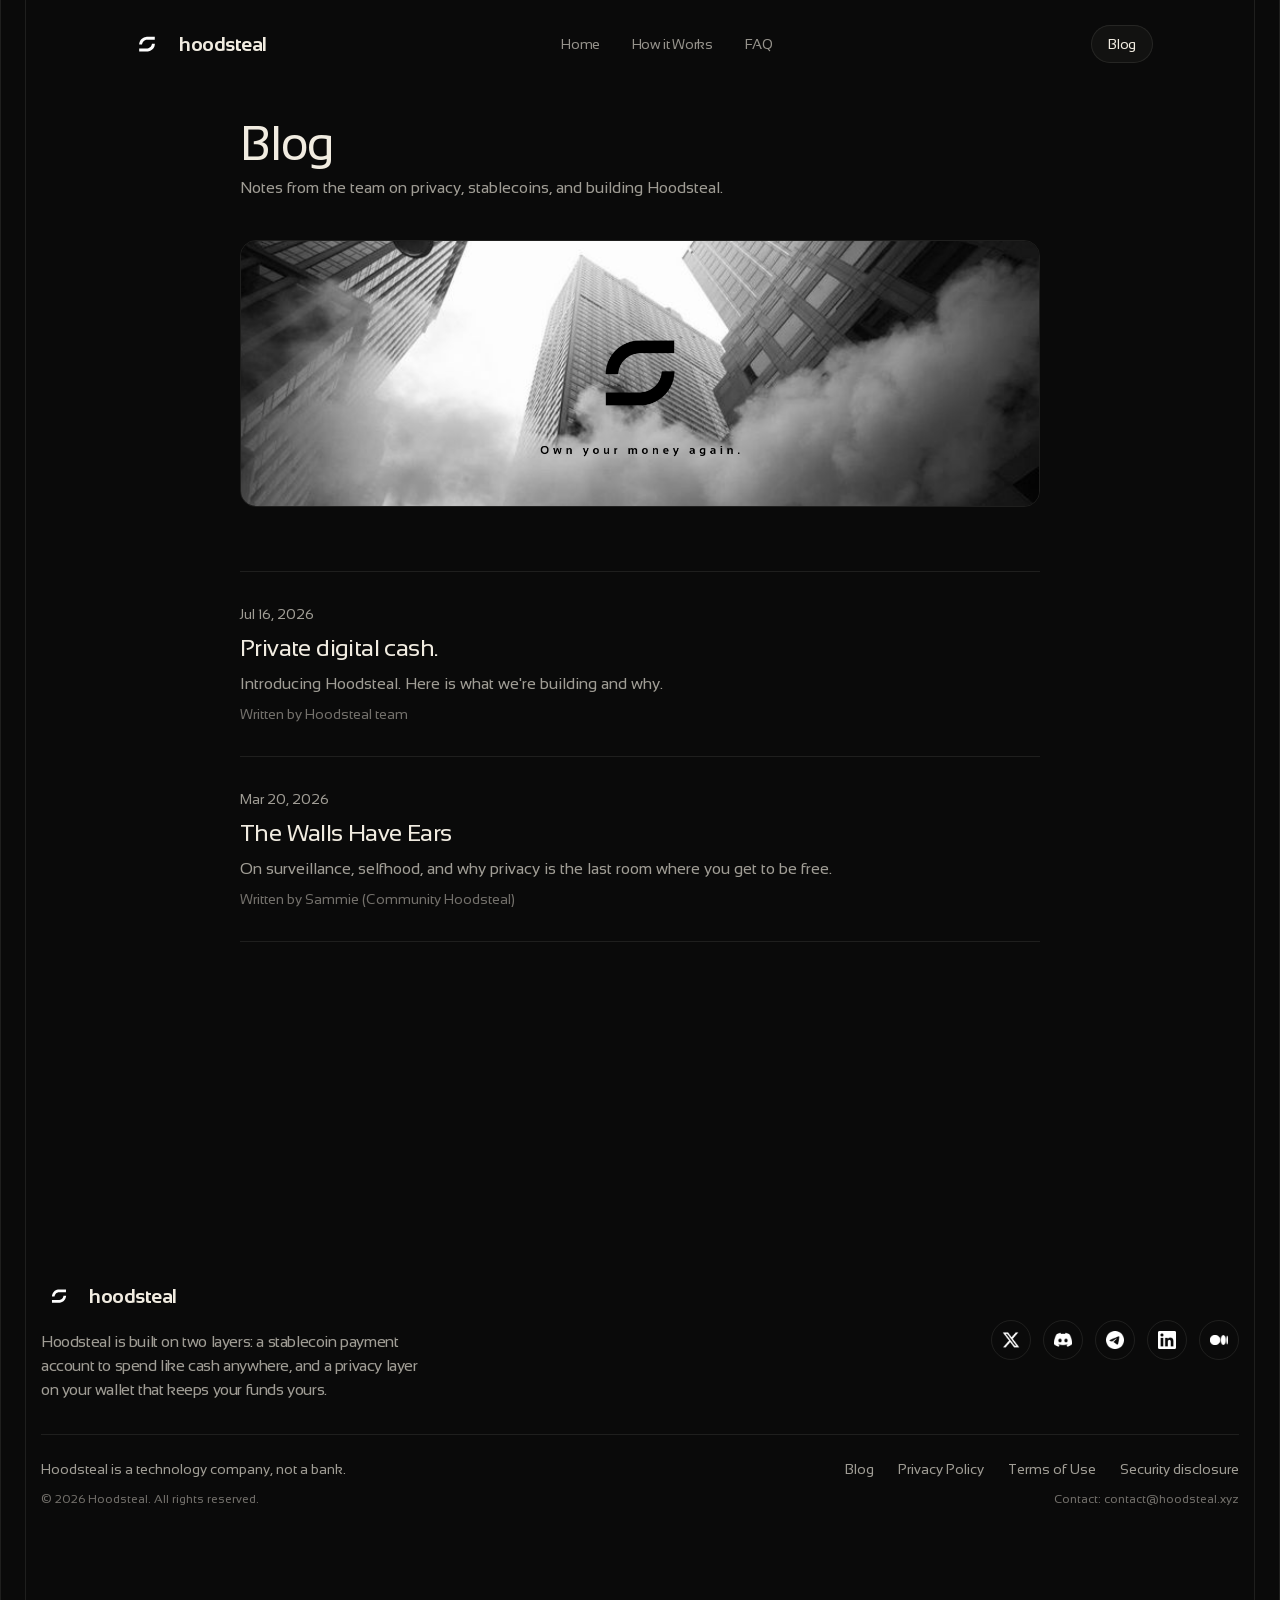
==== commit a2f1dfda: "Fix missing images and web lag: bypass _next/image with direct static assets, optimize 5000x canvas " ====
--- a/blog/index.html
+++ b/blog/index.html
@@ -1 +1 @@
-<!DOCTYPE html><html lang="en" class="__variable_ba67a9 __variable_a9c41c __variable_3c557b"><head><meta charSet="utf-8"/><meta name="viewport" content="width=device-width, initial-scale=1"/><link rel="preload" href="/_next/static/media/06fe7ea9749580c5-s.p.ttf" as="font" crossorigin="" type="font/ttf"/><link rel="preload" href="/_next/static/media/1c687d0862daded2-s.p.ttf" as="font" crossorigin="" type="font/ttf"/><link rel="preload" href="/_next/static/media/23cbcd542082c2af-s.p.ttf" as="font" crossorigin="" type="font/ttf"/><link rel="preload" href="/_next/static/media/3c3f42f396696eb4-s.p.ttf" as="font" crossorigin="" type="font/ttf"/><link rel="preload" href="/_next/static/media/5bea6daece9e2be8-s.p.ttf" as="font" crossorigin="" type="font/ttf"/><link rel="preload" href="/_next/static/media/920470eb51dfe776-s.p.woff2" as="font" crossorigin="" type="font/woff2"/><link rel="preload" href="/_next/static/media/bb3ef058b751a6ad-s.p.woff2" as="font" crossorigin="" type="font/woff2"/><link rel="preload" href="/_next/static/media/c4857e84db260e90-s.p.ttf" as="font" crossorigin="" type="font/ttf"/><link rel="preload" as="image" href="/logo-t.svg"/><link rel="preload" as="image" imageSrcSet="/_next/image?url=%2Fbanner.png&amp;w=640&amp;q=75 640w, /_next/image?url=%2Fbanner.png&amp;w=750&amp;q=75 750w, /_next/image?url=%2Fbanner.png&amp;w=828&amp;q=75 828w, /_next/image?url=%2Fbanner.png&amp;w=1080&amp;q=75 1080w, /_next/image?url=%2Fbanner.png&amp;w=1200&amp;q=75 1200w, /_next/image?url=%2Fbanner.png&amp;w=1920&amp;q=75 1920w, /_next/image?url=%2Fbanner.png&amp;w=2048&amp;q=75 2048w, /_next/image?url=%2Fbanner.png&amp;w=3840&amp;q=75 3840w" imageSizes="(max-width: 896px) 100vw, 896px"/><link rel="stylesheet" href="/_next/static/css/27b34ae289f50dc9.css" data-precedence="next"/><link rel="preload" as="script" fetchPriority="low" href="/_next/static/chunks/webpack-2f84a1d40ce9568d.js"/><script src="/_next/static/chunks/83db829f-22a892fe2573d749.js" async=""></script><script src="/_next/static/chunks/290-7fe73a35433db22b.js" async=""></script><script src="/_next/static/chunks/main-app-5fc37a087f6f7d04.js" async=""></script><script src="/_next/static/chunks/942-6213d824976a6590.js" async=""></script><script src="/_next/static/chunks/450-610bcaa0eae041f2.js" async=""></script><script src="/_next/static/chunks/672-66812e7d692795d1.js" async=""></script><script src="/_next/static/chunks/app/layout-b8604949ff3d7496.js" async=""></script><script src="/_next/static/chunks/app/blog/page-9bd265569f2d11fc.js" async=""></script><meta name="next-size-adjust" content=""/><meta name="theme-color" content="black"/><title>Blog — Hoodsteal - Hoodsteal</title><meta name="description" content="Notes from the team on privacy, stablecoins, and building Hoodsteal."/><link rel="manifest" href="/site.webmanifest"/><meta property="og:title" content="Blog — Hoodsteal - Hoodsteal"/><meta property="og:description" content="Notes from the team on privacy, stablecoins, and building Hoodsteal."/><meta property="og:image:alt" content="Hoodsteal — privacy-first neobank on Robinhood Chain"/><meta property="og:image:type" content="image/png"/><meta property="og:image" content="https://hoodsteal.xyz/opengraph-image?9d8b057db3fbd80e"/><meta property="og:image:width" content="1200"/><meta property="og:image:height" content="630"/><meta name="twitter:card" content="summary_large_image"/><meta name="twitter:title" content="Blog — Hoodsteal - Hoodsteal"/><meta name="twitter:description" content="Notes from the team on privacy, stablecoins, and building Hoodsteal."/><meta name="twitter:image:alt" content="Hoodsteal — privacy-first neobank on Robinhood Chain"/><meta name="twitter:image:type" content="image/png"/><meta name="twitter:image" content="https://hoodsteal.xyz/opengraph-image?9d8b057db3fbd80e"/><meta name="twitter:image:width" content="1200"/><meta name="twitter:image:height" content="630"/><link rel="icon" href="/favicon.ico" sizes="any"/><link rel="icon" href="/favicon-16x16.png" type="image/png" sizes="16x16"/><link rel="icon" href="/favicon-32x32.png" type="image/png" sizes="32x32"/><link rel="apple-touch-icon" href="/apple-touch-icon.png" sizes="180x180"/><script src="/_next/static/chunks/polyfills-42372ed130431b0a.js" noModule=""></script></head><body class="antialiased font-sans bg-background overflow-x-clip"><script>((e,t,r,n,o,i,a,s)=>{let l=document.documentElement,u=["light","dark"];function c(t){var r;(Array.isArray(e)?e:[e]).forEach(e=>{let r="class"===e,n=r&&i?o.map(e=>i[e]||e):o;r?(l.classList.remove(...n),l.classList.add(i&&i[t]?i[t]:t)):l.setAttribute(e,t)}),r=t,s&&u.includes(r)&&(l.style.colorScheme=r)}if(n)c(n);else try{let e=localStorage.getItem(t)||r,n=a&&"system"===e?window.matchMedia("(prefers-color-scheme: dark)").matches?"dark":"light":e;c(n)}catch(e){}})("class","theme","dark",null,["light","dark"],null,true,true)</script><div class="max-w-7xl mx-auto border-x relative"><div class="block w-px h-full border-l border-border absolute top-0 left-6 z-10"></div><div class="block w-px h-full border-r border-border absolute top-0 right-6 z-10"></div><header class="sticky z-50 flex justify-center transition-all duration-300 md:mx-0 top-4 mx-0"><div style="max-width:100%;width:70rem"><div class="mx-auto max-w-7xl rounded-2xl transition-all duration-300 xl:px-0 shadow-none px-7"><div class="flex h-[56px] items-center justify-between p-4"><a class="flex items-center gap-3" href="/"><img alt="hoodsteal" width="40" height="40" decoding="async" data-nimg="1" class="size-7 md:size-10 object-contain" style="color:transparent" src="/logo-t.svg"/><p class="text-xl font-bold text-foreground tracking-tight">hoodsteal</p></a><div class="w-full hidden md:block"><ul class="relative mx-auto flex w-fit rounded-full h-11 px-2 items-center justify-center"><li class="z-10 cursor-pointer h-full flex items-center justify-center px-4 py-2 text-sm font-medium transition-colors duration-200 text-foreground/60 hover:text-foreground tracking-tight"><a href="/#hero">Home</a></li><li class="z-10 cursor-pointer h-full flex items-center justify-center px-4 py-2 text-sm font-medium transition-colors duration-200 text-foreground/60 hover:text-foreground tracking-tight"><a href="/#bento">How it Works</a></li><li class="z-10 cursor-pointer h-full flex items-center justify-center px-4 py-2 text-sm font-medium transition-colors duration-200 text-foreground/60 hover:text-foreground tracking-tight"><a href="/#faq">FAQ</a></li></ul></div><div class="flex flex-row items-center gap-1 md:gap-3 shrink-0"><a class="px-4 py-2 hidden md:flex items-center rounded-full text-sm font-medium tracking-tight transition-colors duration-200 text-foreground bg-accent/60 border border-border" href="/blog">Blog</a><button class="md:hidden border border-border size-8 rounded-md cursor-pointer flex items-center justify-center"><svg xmlns="http://www.w3.org/2000/svg" width="24" height="24" viewBox="0 0 24 24" fill="none" stroke="currentColor" stroke-width="2" stroke-linecap="round" stroke-linejoin="round" class="lucide lucide-menu size-5"><line x1="4" x2="20" y1="12" y2="12"></line><line x1="4" x2="20" y1="6" y2="6"></line><line x1="4" x2="20" y1="18" y2="18"></line></svg></button></div></div></div></div></header><main class="flex flex-col min-h-screen bg-background text-foreground"><div class="w-full max-w-4xl mx-auto px-8 sm:px-12 pt-12 md:pt-16"><header class="space-y-2 mb-10"><h1 class="text-4xl md:text-5xl font-medium tracking-tight">Blog</h1><p class="text-muted-foreground">Notes from the team on privacy, stablecoins, and building Hoodsteal.</p></header></div><div class="w-full max-w-4xl mx-auto px-8 sm:px-12"><div class="relative w-full aspect-[3/1] overflow-hidden rounded-2xl border border-border"><img alt="Hoodsteal" decoding="async" data-nimg="fill" class="object-cover" style="position:absolute;height:100%;width:100%;left:0;top:0;right:0;bottom:0;color:transparent" sizes="(max-width: 896px) 100vw, 896px" srcSet="/_next/image?url=%2Fbanner.png&amp;w=640&amp;q=75 640w, /_next/image?url=%2Fbanner.png&amp;w=750&amp;q=75 750w, /_next/image?url=%2Fbanner.png&amp;w=828&amp;q=75 828w, /_next/image?url=%2Fbanner.png&amp;w=1080&amp;q=75 1080w, /_next/image?url=%2Fbanner.png&amp;w=1200&amp;q=75 1200w, /_next/image?url=%2Fbanner.png&amp;w=1920&amp;q=75 1920w, /_next/image?url=%2Fbanner.png&amp;w=2048&amp;q=75 2048w, /_next/image?url=%2Fbanner.png&amp;w=3840&amp;q=75 3840w" src="/_next/image?url=%2Fbanner.png&amp;w=3840&amp;q=75"/></div></div><div class="w-full max-w-4xl mx-auto px-8 sm:px-12 py-12 md:py-16"><ul class="flex flex-col border-t border-border"><li class="border-b border-border"><a href="https://medium.com/p/bd5a6f88da14" target="_blank" rel="noreferrer" class="group flex flex-col gap-2 py-8 transition-opacity hover:opacity-80"><span class="text-sm text-muted-foreground">Jul 16, 2026</span><h2 class="text-xl md:text-2xl font-medium tracking-tight">Private digital cash.</h2><p class="text-muted-foreground">Introducing Hoodsteal. Here is what we&#x27;re building and why.</p><span class="text-sm text-muted-foreground/70">Written by <!-- -->Hoodsteal team</span></a></li><li class="border-b border-border"><a href="https://kenpachoo.substack.com/p/the-walls-have-ears" target="_blank" rel="noreferrer" class="group flex flex-col gap-2 py-8 transition-opacity hover:opacity-80"><span class="text-sm text-muted-foreground">Mar 20, 2026</span><h2 class="text-xl md:text-2xl font-medium tracking-tight">The Walls Have Ears</h2><p class="text-muted-foreground">On surveillance, selfhood, and why privacy is the last room where you get to be free.</p><span class="text-sm text-muted-foreground/70">Written by <!-- -->Sammie (Community Hoodsteal)</span></a></li></ul></div><div class="mt-auto w-full pt-40 md:pt-56"><footer id="footer" class="w-full pb-0"><div class="flex flex-col gap-8 px-10 pt-12 pb-8"><div class="flex flex-col md:flex-row md:items-center md:justify-between gap-8"><div class="flex flex-col items-start gap-y-4 max-w-sm"><a class="flex items-center gap-3 w-fit" href="/"><img alt="hoodsteal" loading="lazy" width="40" height="40" decoding="async" data-nimg="1" class="size-9 object-contain" style="color:transparent" src="/logo-t.svg"/><p class="text-xl font-bold text-foreground tracking-tight">hoodsteal</p></a><p class="tracking-tight text-muted-foreground font-medium">Hoodsteal is built on two layers: a stablecoin payment account to spend like cash anywhere, and a privacy layer on your wallet that keeps your funds yours.</p></div><div class="flex items-center gap-3"><a target="_blank" rel="noreferrer" aria-label="X" class="size-10 rounded-full border border-border flex items-center justify-center text-foreground/70 hover:text-foreground hover:bg-secondary transition-colors" href="https://x.com/hoodsteal"><img alt="" loading="lazy" width="20" height="20" decoding="async" data-nimg="1" class="size-[18px] object-contain " style="color:transparent" srcSet="/_next/image?url=%2Fsocial-icons%2Fx.png&amp;w=32&amp;q=75 1x, /_next/image?url=%2Fsocial-icons%2Fx.png&amp;w=48&amp;q=75 2x" src="/_next/image?url=%2Fsocial-icons%2Fx.png&amp;w=48&amp;q=75"/></a><a target="_blank" rel="noreferrer" aria-label="Discord" class="size-10 rounded-full border border-border flex items-center justify-center text-foreground/70 hover:text-foreground hover:bg-secondary transition-colors" href="https://discord.com/invite/7w2TFCm6Ft"><img alt="" loading="lazy" width="20" height="20" decoding="async" data-nimg="1" class="size-[18px] object-contain " style="color:transparent" srcSet="/_next/image?url=%2Fsocial-icons%2Fdiscord.png&amp;w=32&amp;q=75 1x, /_next/image?url=%2Fsocial-icons%2Fdiscord.png&amp;w=48&amp;q=75 2x" src="/_next/image?url=%2Fsocial-icons%2Fdiscord.png&amp;w=48&amp;q=75"/></a><a target="_blank" rel="noreferrer" aria-label="Telegram" class="size-10 rounded-full border border-border flex items-center justify-center text-foreground/70 hover:text-foreground hover:bg-secondary transition-colors" href="https://t.me/+1KiIlJTX5WIzMmM0"><img alt="" loading="lazy" width="20" height="20" decoding="async" data-nimg="1" class="size-[18px] object-contain " style="color:transparent" srcSet="/_next/image?url=%2Fsocial-icons%2Ftg.png&amp;w=32&amp;q=75 1x, /_next/image?url=%2Fsocial-icons%2Ftg.png&amp;w=48&amp;q=75 2x" src="/_next/image?url=%2Fsocial-icons%2Ftg.png&amp;w=48&amp;q=75"/></a><a target="_blank" rel="noreferrer" aria-label="LinkedIn" class="size-10 rounded-full border border-border flex items-center justify-center text-foreground/70 hover:text-foreground hover:bg-secondary transition-colors" href="https://www.linkedin.com/company/hoodsteal-finance/people/?viewAsMember=true"><img alt="" loading="lazy" width="20" height="20" decoding="async" data-nimg="1" class="size-[18px] object-contain " style="color:transparent" srcSet="/_next/image?url=%2Fsocial-icons%2Flinkedin.png&amp;w=32&amp;q=75 1x, /_next/image?url=%2Fsocial-icons%2Flinkedin.png&amp;w=48&amp;q=75 2x" src="/_next/image?url=%2Fsocial-icons%2Flinkedin.png&amp;w=48&amp;q=75"/></a><a target="_blank" rel="noreferrer" aria-label="Medium" class="size-10 rounded-full border border-border flex items-center justify-center text-foreground/70 hover:text-foreground hover:bg-secondary transition-colors" href="https://medium.com/p/bd5a6f88da14?postPublishedType=initial"><img alt="" loading="lazy" width="20" height="20" decoding="async" data-nimg="1" class="size-[18px] object-contain " style="color:transparent" srcSet="/_next/image?url=%2Fsocial-icons%2Fmedium.png&amp;w=32&amp;q=75 1x, /_next/image?url=%2Fsocial-icons%2Fmedium.png&amp;w=48&amp;q=75 2x" src="/_next/image?url=%2Fsocial-icons%2Fmedium.png&amp;w=48&amp;q=75"/></a></div></div><div class="flex flex-col gap-3 pt-6 border-t border-border text-sm text-muted-foreground"><div class="flex flex-col md:flex-row md:items-center md:justify-between gap-3"><span>Hoodsteal is a technology company, not a bank.</span><div class="flex flex-wrap items-center gap-x-6 gap-y-2"><a class="hover:text-foreground transition-colors" href="/blog">Blog</a><a class="hover:text-foreground transition-colors" href="/privacy">Privacy Policy</a><a class="hover:text-foreground transition-colors" href="/terms">Terms of Use</a><a href="mailto:contact@hoodsteal.xyz?subject=Security%20disclosure" class="hover:text-foreground transition-colors">Security disclosure</a></div></div><div class="flex flex-col md:flex-row md:items-center md:justify-between gap-3 text-xs"><span class="text-muted-foreground/70">© <!-- -->2026<!-- --> Hoodsteal. All rights reserved.</span><span class="text-muted-foreground/70">Contact:<!-- --> <a href="mailto:contact@hoodsteal.xyz" class="hover:text-foreground transition-colors">contact@hoodsteal.xyz</a></span></div></div></div><div class="w-full h-48 md:h-64 relative mt-24 z-0"><div class="absolute inset-0 bg-gradient-to-t from-transparent to-background z-10 from-40%"></div><div class="absolute inset-0 mx-6"><div class="h-full w-full"><canvas class="pointer-events-none" style="width:0;height:0"></canvas></div></div></div></footer></div></main></div><script src="/_next/static/chunks/webpack-2f84a1d40ce9568d.js" async=""></script><script>(self.__next_f=self.__next_f||[]).push([0])</script><script>self.__next_f.push([1,"1:\"$Sreact.fragment\"\n2:I[6563,[\"942\",\"static/chunks/942-6213d824976a6590.js\",\"450\",\"static/chunks/450-610bcaa0eae041f2.js\",\"672\",\"static/chunks/672-66812e7d692795d1.js\",\"177\",\"static/chunks/app/layout-b8604949ff3d7496.js\"],\"ThemeProvider\"]\n3:I[752,[\"942\",\"static/chunks/942-6213d824976a6590.js\",\"450\",\"static/chunks/450-610bcaa0eae041f2.js\",\"672\",\"static/chunks/672-66812e7d692795d1.js\",\"177\",\"static/chunks/app/layout-b8604949ff3d7496.js\"],\"Navbar\"]\n4:I[3915,[],\"\"]\n5:I[5975,[],\"\"]\n6:I[6207,[\"942\",\"static/chunks/942-6213d824976a6590.js\",\"672\",\"static/chunks/672-66812e7d692795d1.js\",\"831\",\"static/chunks/app/blog/page-9bd265569f2d11fc.js\"],\"Image\"]\n7:I[9714,[\"942\",\"static/chunks/942-6213d824976a6590.js\",\"672\",\"static/chunks/672-66812e7d692795d1.js\",\"831\",\"static/chunks/app/blog/page-9bd265569f2d11fc.js\"],\"FooterSection\"]\n8:I[665,[],\"OutletBoundary\"]\nb:I[665,[],\"ViewportBoundary\"]\nd:I[665,[],\"MetadataBoundary\"]\nf:I[9022,[],\"\"]\n:HL[\"/_next/static/media/06fe7ea9749580c5-s.p.ttf\",\"font\",{\"crossOrigin\":\"\",\"type\":\"font/ttf\"}]\n:HL[\"/_next/static/media/1c687d0862daded2-s.p.ttf\",\"font\",{\"crossOrigin\":\"\",\"type\":\"font/ttf\"}]\n:HL[\"/_next/static/media/23cbcd542082c2af-s.p.ttf\",\"font\",{\"crossOrigin\":\"\",\"type\":\"font/ttf\"}]\n:HL[\"/_next/static/media/3c3f42f396696eb4-s.p.ttf\",\"font\",{\"crossOrigin\":\"\",\"type\":\"font/ttf\"}]\n:HL[\"/_next/static/media/5bea6daece9e2be8-s.p.ttf\",\"font\",{\"crossOrigin\":\"\",\"type\":\"font/ttf\"}]\n:HL[\"/_next/static/media/920470eb51dfe776-s.p.woff2\",\"font\",{\"crossOrigin\":\"\",\"type\":\"font/woff2\"}]\n:HL[\"/_next/static/media/bb3ef058b751a6ad-s.p.woff2\",\"font\",{\"crossOrigin\":\"\",\"type\":\"font/woff2\"}]\n:HL[\"/_next/static/media/c4857e84db260e90-s.p.ttf\",\"font\",{\"crossOrigin\":\"\",\"type\":\"font/ttf\"}]\n:HL[\"/_next/static/css/27b34ae289f50dc9.css\",\"style\"]\n"])</script><script>self.__next_f.push([1,"0:{\"P\":null,\"b\":\"fuaYF6F8lCTgTNXzeuWdl\",\"p\":\"\",\"c\":[\"\",\"blog\"],\"i\":false,\"f\":[[[\"\",{\"children\":[\"blog\",{\"children\":[\"__PAGE__\",{}]}]},\"$undefined\",\"$undefined\",true],[\"\",[\"$\",\"$1\",\"c\",{\"children\":[[[\"$\",\"link\",\"0\",{\"rel\":\"stylesheet\",\"href\":\"/_next/static/css/27b34ae289f50dc9.css\",\"precedence\":\"next\",\"crossOrigin\":\"$undefined\",\"nonce\":\"$undefined\"}]],[\"$\",\"html\",null,{\"lang\":\"en\",\"suppressHydrationWarning\":true,\"className\":\"__variable_ba67a9 __variable_a9c41c __variable_3c557b\",\"children\":[\"$\",\"body\",null,{\"className\":\"antialiased font-sans bg-background overflow-x-clip\",\"children\":[\"$\",\"$L2\",null,{\"attribute\":\"class\",\"defaultTheme\":\"dark\",\"disableTransitionOnChange\":true,\"children\":[\"$\",\"div\",null,{\"className\":\"max-w-7xl mx-auto border-x relative\",\"children\":[[\"$\",\"div\",null,{\"className\":\"block w-px h-full border-l border-border absolute top-0 left-6 z-10\"}],[\"$\",\"div\",null,{\"className\":\"block w-px h-full border-r border-border absolute top-0 right-6 z-10\"}],[\"$\",\"$L3\",null,{}],[\"$\",\"$L4\",null,{\"parallelRouterKey\":\"children\",\"error\":\"$undefined\",\"errorStyles\":\"$undefined\",\"errorScripts\":\"$undefined\",\"template\":[\"$\",\"$L5\",null,{}],\"templateStyles\":\"$undefined\",\"templateScripts\":\"$undefined\",\"notFound\":[[[\"$\",\"title\",null,{\"children\":\"404: This page could not be found.\"}],[\"$\",\"div\",null,{\"style\":{\"fontFamily\":\"system-ui,\\\"Segoe UI\\\",Roboto,Helvetica,Arial,sans-serif,\\\"Apple Color Emoji\\\",\\\"Segoe UI Emoji\\\"\",\"height\":\"100vh\",\"textAlign\":\"center\",\"display\":\"flex\",\"flexDirection\":\"column\",\"alignItems\":\"center\",\"justifyContent\":\"center\"},\"children\":[\"$\",\"div\",null,{\"children\":[[\"$\",\"style\",null,{\"dangerouslySetInnerHTML\":{\"__html\":\"body{color:#000;background:#fff;margin:0}.next-error-h1{border-right:1px solid rgba(0,0,0,.3)}@media (prefers-color-scheme:dark){body{color:#fff;background:#000}.next-error-h1{border-right:1px solid rgba(255,255,255,.3)}}\"}}],[\"$\",\"h1\",null,{\"className\":\"next-error-h1\",\"style\":{\"display\":\"inline-block\",\"margin\":\"0 20px 0 0\",\"padding\":\"0 23px 0 0\",\"fontSize\":24,\"fontWeight\":500,\"verticalAlign\":\"top\",\"lineHeight\":\"49px\"},\"children\":404}],[\"$\",\"div\",null,{\"style\":{\"display\":\"inline-block\"},\"children\":[\"$\",\"h2\",null,{\"style\":{\"fontSize\":14,\"fontWeight\":400,\"lineHeight\":\"49px\",\"margin\":0},\"children\":\"This page could not be found.\"}]}]]}]}]],[]],\"forbidden\":\"$undefined\",\"unauthorized\":\"$undefined\"}]]}]}]}]}]]}],{\"children\":[\"blog\",[\"$\",\"$1\",\"c\",{\"children\":[null,[\"$\",\"$L4\",null,{\"parallelRouterKey\":\"children\",\"error\":\"$undefined\",\"errorStyles\":\"$undefined\",\"errorScripts\":\"$undefined\",\"template\":[\"$\",\"$L5\",null,{}],\"templateStyles\":\"$undefined\",\"templateScripts\":\"$undefined\",\"notFound\":\"$undefined\",\"forbidden\":\"$undefined\",\"unauthorized\":\"$undefined\"}]]}],{\"children\":[\"__PAGE__\",[\"$\",\"$1\",\"c\",{\"children\":[[\"$\",\"main\",null,{\"className\":\"flex flex-col min-h-screen bg-background text-foreground\",\"children\":[[\"$\",\"div\",null,{\"className\":\"w-full max-w-4xl mx-auto px-8 sm:px-12 pt-12 md:pt-16\",\"children\":[\"$\",\"header\",null,{\"className\":\"space-y-2 mb-10\",\"children\":[[\"$\",\"h1\",null,{\"className\":\"text-4xl md:text-5xl font-medium tracking-tight\",\"children\":\"Blog\"}],[\"$\",\"p\",null,{\"className\":\"text-muted-foreground\",\"children\":\"Notes from the team on privacy, stablecoins, and building Hoodsteal.\"}]]}]}],[\"$\",\"div\",null,{\"className\":\"w-full max-w-4xl mx-auto px-8 sm:px-12\",\"children\":[\"$\",\"div\",null,{\"className\":\"relative w-full aspect-[3/1] overflow-hidden rounded-2xl border border-border\",\"children\":[\"$\",\"$L6\",null,{\"src\":\"/banner.png\",\"alt\":\"Hoodsteal\",\"fill\":true,\"priority\":true,\"className\":\"object-cover\",\"sizes\":\"(max-width: 896px) 100vw, 896px\"}]}]}],[\"$\",\"div\",null,{\"className\":\"w-full max-w-4xl mx-auto px-8 sm:px-12 py-12 md:py-16\",\"children\":[\"$\",\"ul\",null,{\"className\":\"flex flex-col border-t border-border\",\"children\":[[\"$\",\"li\",\"https://medium.com/p/bd5a6f88da14\",{\"className\":\"border-b border-border\",\"children\":[\"$\",\"a\",null,{\"href\":\"https://medium.com/p/bd5a6f88da14\",\"target\":\"_blank\",\"rel\":\"noreferrer\",\"className\":\"group flex flex-col gap-2 py-8 transition-opacity hover:opacity-80\",\"children\":[[\"$\",\"span\",null,{\"className\":\"text-sm text-muted-foreground\",\"children\":\"Jul 16, 2026\"}],[\"$\",\"h2\",null,{\"className\":\"text-xl md:text-2xl font-medium tracking-tight\",\"children\":\"Private digital cash.\"}],[\"$\",\"p\",null,{\"className\":\"text-muted-foreground\",\"children\":\"Introducing Hoodsteal. Here is what we're building and why.\"}],[\"$\",\"span\",null,{\"className\":\"text-sm text-muted-foreground/70\",\"children\":[\"Written by \",\"Hoodsteal team\"]}]]}]}],[\"$\",\"li\",\"https://kenpachoo.substack.com/p/the-walls-have-ears\",{\"className\":\"border-b border-border\",\"children\":[\"$\",\"a\",null,{\"href\":\"https://kenpachoo.substack.com/p/the-walls-have-ears\",\"target\":\"_blank\",\"rel\":\"noreferrer\",\"className\":\"group flex flex-col gap-2 py-8 transition-opacity hover:opacity-80\",\"children\":[[\"$\",\"span\",null,{\"className\":\"text-sm text-muted-foreground\",\"children\":\"Mar 20, 2026\"}],[\"$\",\"h2\",null,{\"className\":\"text-xl md:text-2xl font-medium tracking-tight\",\"children\":\"The Walls Have Ears\"}],[\"$\",\"p\",null,{\"className\":\"text-muted-foreground\",\"children\":\"On surveillance, selfhood, and why privacy is the last room where you get to be free.\"}],[\"$\",\"span\",null,{\"className\":\"text-sm text-muted-foreground/70\",\"children\":[\"Written by \",\"Sammie (Community Hoodsteal)\"]}]]}]}]]}]}],[\"$\",\"div\",null,{\"className\":\"mt-auto w-full pt-40 md:pt-56\",\"children\":[\"$\",\"$L7\",null,{}]}]]}],\"$undefined\",null,[\"$\",\"$L8\",null,{\"children\":[\"$L9\",\"$La\",null]}]]}],{},null,false]},null,false]},null,false],[\"$\",\"$1\",\"h\",{\"children\":[null,[\"$\",\"$1\",\"3cJfzN8PbeqztuH6RdJG4\",{\"children\":[[\"$\",\"$Lb\",null,{\"children\":\"$Lc\"}],[\"$\",\"meta\",null,{\"name\":\"next-size-adjust\",\"content\":\"\"}]]}],[\"$\",\"$Ld\",null,{\"children\":\"$Le\"}]]}],false]],\"m\":\"$undefined\",\"G\":[\"$f\",\"$undefined\"],\"s\":false,\"S\":true}\n"])</script><script>self.__next_f.push([1,"c:[[\"$\",\"meta\",\"0\",{\"charSet\":\"utf-8\"}],[\"$\",\"meta\",\"1\",{\"name\":\"viewport\",\"content\":\"width=device-width, initial-scale=1\"}],[\"$\",\"meta\",\"2\",{\"name\":\"theme-color\",\"content\":\"black\"}]]\n9:null\n"])</script><script>self.__next_f.push([1,"a:null\ne:[[\"$\",\"title\",\"0\",{\"children\":\"Blog — Hoodsteal - Hoodsteal\"}],[\"$\",\"meta\",\"1\",{\"name\":\"description\",\"content\":\"Notes from the team on privacy, stablecoins, and building Hoodsteal.\"}],[\"$\",\"link\",\"2\",{\"rel\":\"manifest\",\"href\":\"/site.webmanifest\",\"crossOrigin\":\"$undefined\"}],[\"$\",\"meta\",\"3\",{\"property\":\"og:title\",\"content\":\"Blog — Hoodsteal - Hoodsteal\"}],[\"$\",\"meta\",\"4\",{\"property\":\"og:description\",\"content\":\"Notes from the team on privacy, stablecoins, and building Hoodsteal.\"}],[\"$\",\"meta\",\"5\",{\"property\":\"og:image:alt\",\"content\":\"Hoodsteal — privacy-first neobank on Robinhood Chain\"}],[\"$\",\"meta\",\"6\",{\"property\":\"og:image:type\",\"content\":\"image/png\"}],[\"$\",\"meta\",\"7\",{\"property\":\"og:image\",\"content\":\"https://hoodsteal.xyz/opengraph-image?9d8b057db3fbd80e\"}],[\"$\",\"meta\",\"8\",{\"property\":\"og:image:width\",\"content\":\"1200\"}],[\"$\",\"meta\",\"9\",{\"property\":\"og:image:height\",\"content\":\"630\"}],[\"$\",\"meta\",\"10\",{\"name\":\"twitter:card\",\"content\":\"summary_large_image\"}],[\"$\",\"meta\",\"11\",{\"name\":\"twitter:title\",\"content\":\"Blog — Hoodsteal - Hoodsteal\"}],[\"$\",\"meta\",\"12\",{\"name\":\"twitter:description\",\"content\":\"Notes from the team on privacy, stablecoins, and building Hoodsteal.\"}],[\"$\",\"meta\",\"13\",{\"name\":\"twitter:image:alt\",\"content\":\"Hoodsteal — privacy-first neobank on Robinhood Chain\"}],[\"$\",\"meta\",\"14\",{\"name\":\"twitter:image:type\",\"content\":\"image/png\"}],[\"$\",\"meta\",\"15\",{\"name\":\"twitter:image\",\"content\":\"https://hoodsteal.xyz/opengraph-image?9d8b057db3fbd80e\"}],[\"$\",\"meta\",\"16\",{\"name\":\"twitter:image:width\",\"content\":\"1200\"}],[\"$\",\"meta\",\"17\",{\"name\":\"twitter:image:height\",\"content\":\"630\"}],[\"$\",\"link\",\"18\",{\"rel\":\"icon\",\"href\":\"/favicon.ico\",\"sizes\":\"any\"}],[\"$\",\"link\",\"19\",{\"rel\":\"icon\",\"href\":\"/favicon-16x16.png\",\"type\":\"image/png\",\"sizes\":\"16x16\"}],[\"$\",\"link\",\"20\",{\"rel\":\"icon\",\"href\":\"/favicon-32x32.png\",\"type\":\"image/png\",\"sizes\":\"32x32\"}],[\"$\",\"link\",\"21\",{\"rel\":\"apple-touch-icon\",\"href\":\"/apple-touch-icon.png\",\"sizes\":\"180x180\"}]]\n"])</script></body></html>+<!DOCTYPE html><html lang="en" class="__variable_ba67a9 __variable_a9c41c __variable_3c557b"><head><meta charSet="utf-8"/><meta name="viewport" content="width=device-width, initial-scale=1"/><link rel="preload" href="/_next/static/media/06fe7ea9749580c5-s.p.ttf" as="font" crossorigin="" type="font/ttf"/><link rel="preload" href="/_next/static/media/1c687d0862daded2-s.p.ttf" as="font" crossorigin="" type="font/ttf"/><link rel="preload" href="/_next/static/media/23cbcd542082c2af-s.p.ttf" as="font" crossorigin="" type="font/ttf"/><link rel="preload" href="/_next/static/media/3c3f42f396696eb4-s.p.ttf" as="font" crossorigin="" type="font/ttf"/><link rel="preload" href="/_next/static/media/5bea6daece9e2be8-s.p.ttf" as="font" crossorigin="" type="font/ttf"/><link rel="preload" href="/_next/static/media/920470eb51dfe776-s.p.woff2" as="font" crossorigin="" type="font/woff2"/><link rel="preload" href="/_next/static/media/bb3ef058b751a6ad-s.p.woff2" as="font" crossorigin="" type="font/woff2"/><link rel="preload" href="/_next/static/media/c4857e84db260e90-s.p.ttf" as="font" crossorigin="" type="font/ttf"/><link rel="preload" as="image" href="/logo-t.svg"/><link rel="preload" as="image" href="/banner.png" imageSizes="(max-width: 896px) 100vw, 896px"/><link rel="stylesheet" href="/_next/static/css/27b34ae289f50dc9.css" data-precedence="next"/><link rel="preload" as="script" fetchPriority="low" href="/_next/static/chunks/webpack-2f84a1d40ce9568d.js"/><script src="/_next/static/chunks/83db829f-22a892fe2573d749.js" async=""></script><script src="/_next/static/chunks/290-7fe73a35433db22b.js" async=""></script><script src="/_next/static/chunks/main-app-5fc37a087f6f7d04.js" async=""></script><script src="/_next/static/chunks/942-6213d824976a6590.js" async=""></script><script src="/_next/static/chunks/450-610bcaa0eae041f2.js" async=""></script><script src="/_next/static/chunks/672-66812e7d692795d1.js" async=""></script><script src="/_next/static/chunks/app/layout-b8604949ff3d7496.js" async=""></script><script src="/_next/static/chunks/app/blog/page-9bd265569f2d11fc.js" async=""></script><meta name="next-size-adjust" content=""/><meta name="theme-color" content="black"/><title>Blog — Hoodsteal - Hoodsteal</title><meta name="description" content="Notes from the team on privacy, stablecoins, and building Hoodsteal."/><link rel="manifest" href="/site.webmanifest"/><meta property="og:title" content="Blog — Hoodsteal - Hoodsteal"/><meta property="og:description" content="Notes from the team on privacy, stablecoins, and building Hoodsteal."/><meta property="og:image:alt" content="Hoodsteal — privacy-first neobank on Robinhood Chain"/><meta property="og:image:type" content="image/png"/><meta property="og:image" content="https://hoodsteal.xyz/opengraph-image?9d8b057db3fbd80e"/><meta property="og:image:width" content="1200"/><meta property="og:image:height" content="630"/><meta name="twitter:card" content="summary_large_image"/><meta name="twitter:title" content="Blog — Hoodsteal - Hoodsteal"/><meta name="twitter:description" content="Notes from the team on privacy, stablecoins, and building Hoodsteal."/><meta name="twitter:image:alt" content="Hoodsteal — privacy-first neobank on Robinhood Chain"/><meta name="twitter:image:type" content="image/png"/><meta name="twitter:image" content="https://hoodsteal.xyz/opengraph-image?9d8b057db3fbd80e"/><meta name="twitter:image:width" content="1200"/><meta name="twitter:image:height" content="630"/><link rel="icon" href="/favicon.ico" sizes="any"/><link rel="icon" href="/favicon-16x16.png" type="image/png" sizes="16x16"/><link rel="icon" href="/favicon-32x32.png" type="image/png" sizes="32x32"/><link rel="apple-touch-icon" href="/apple-touch-icon.png" sizes="180x180"/><script src="/_next/static/chunks/polyfills-42372ed130431b0a.js" noModule=""></script></head><body class="antialiased font-sans bg-background overflow-x-clip"><script>((e,t,r,n,o,i,a,s)=>{let l=document.documentElement,u=["light","dark"];function c(t){var r;(Array.isArray(e)?e:[e]).forEach(e=>{let r="class"===e,n=r&&i?o.map(e=>i[e]||e):o;r?(l.classList.remove(...n),l.classList.add(i&&i[t]?i[t]:t)):l.setAttribute(e,t)}),r=t,s&&u.includes(r)&&(l.style.colorScheme=r)}if(n)c(n);else try{let e=localStorage.getItem(t)||r,n=a&&"system"===e?window.matchMedia("(prefers-color-scheme: dark)").matches?"dark":"light":e;c(n)}catch(e){}})("class","theme","dark",null,["light","dark"],null,true,true)</script><div class="max-w-7xl mx-auto border-x relative"><div class="block w-px h-full border-l border-border absolute top-0 left-6 z-10"></div><div class="block w-px h-full border-r border-border absolute top-0 right-6 z-10"></div><header class="sticky z-50 flex justify-center transition-all duration-300 md:mx-0 top-4 mx-0"><div style="max-width:100%;width:70rem"><div class="mx-auto max-w-7xl rounded-2xl transition-all duration-300 xl:px-0 shadow-none px-7"><div class="flex h-[56px] items-center justify-between p-4"><a class="flex items-center gap-3" href="/"><img alt="hoodsteal" width="40" height="40" decoding="async" data-nimg="1" class="size-7 md:size-10 object-contain" style="color:transparent" src="/logo-t.svg"/><p class="text-xl font-bold text-foreground tracking-tight">hoodsteal</p></a><div class="w-full hidden md:block"><ul class="relative mx-auto flex w-fit rounded-full h-11 px-2 items-center justify-center"><li class="z-10 cursor-pointer h-full flex items-center justify-center px-4 py-2 text-sm font-medium transition-colors duration-200 text-foreground/60 hover:text-foreground tracking-tight"><a href="/#hero">Home</a></li><li class="z-10 cursor-pointer h-full flex items-center justify-center px-4 py-2 text-sm font-medium transition-colors duration-200 text-foreground/60 hover:text-foreground tracking-tight"><a href="/#bento">How it Works</a></li><li class="z-10 cursor-pointer h-full flex items-center justify-center px-4 py-2 text-sm font-medium transition-colors duration-200 text-foreground/60 hover:text-foreground tracking-tight"><a href="/#faq">FAQ</a></li></ul></div><div class="flex flex-row items-center gap-1 md:gap-3 shrink-0"><a class="px-4 py-2 hidden md:flex items-center rounded-full text-sm font-medium tracking-tight transition-colors duration-200 text-foreground bg-accent/60 border border-border" href="/blog">Blog</a><button class="md:hidden border border-border size-8 rounded-md cursor-pointer flex items-center justify-center"><svg xmlns="http://www.w3.org/2000/svg" width="24" height="24" viewBox="0 0 24 24" fill="none" stroke="currentColor" stroke-width="2" stroke-linecap="round" stroke-linejoin="round" class="lucide lucide-menu size-5"><line x1="4" x2="20" y1="12" y2="12"></line><line x1="4" x2="20" y1="6" y2="6"></line><line x1="4" x2="20" y1="18" y2="18"></line></svg></button></div></div></div></div></header><main class="flex flex-col min-h-screen bg-background text-foreground"><div class="w-full max-w-4xl mx-auto px-8 sm:px-12 pt-12 md:pt-16"><header class="space-y-2 mb-10"><h1 class="text-4xl md:text-5xl font-medium tracking-tight">Blog</h1><p class="text-muted-foreground">Notes from the team on privacy, stablecoins, and building Hoodsteal.</p></header></div><div class="w-full max-w-4xl mx-auto px-8 sm:px-12"><div class="relative w-full aspect-[3/1] overflow-hidden rounded-2xl border border-border"><img alt="Hoodsteal" decoding="async" data-nimg="fill" class="object-cover" style="position:absolute;height:100%;width:100%;left:0;top:0;right:0;bottom:0;color:transparent" sizes="(max-width: 896px) 100vw, 896px" src="/banner.png" src="/banner.png"/></div></div><div class="w-full max-w-4xl mx-auto px-8 sm:px-12 py-12 md:py-16"><ul class="flex flex-col border-t border-border"><li class="border-b border-border"><a href="https://medium.com/p/bd5a6f88da14" target="_blank" rel="noreferrer" class="group flex flex-col gap-2 py-8 transition-opacity hover:opacity-80"><span class="text-sm text-muted-foreground">Jul 16, 2026</span><h2 class="text-xl md:text-2xl font-medium tracking-tight">Private digital cash.</h2><p class="text-muted-foreground">Introducing Hoodsteal. Here is what we&#x27;re building and why.</p><span class="text-sm text-muted-foreground/70">Written by <!-- -->Hoodsteal team</span></a></li><li class="border-b border-border"><a href="https://kenpachoo.substack.com/p/the-walls-have-ears" target="_blank" rel="noreferrer" class="group flex flex-col gap-2 py-8 transition-opacity hover:opacity-80"><span class="text-sm text-muted-foreground">Mar 20, 2026</span><h2 class="text-xl md:text-2xl font-medium tracking-tight">The Walls Have Ears</h2><p class="text-muted-foreground">On surveillance, selfhood, and why privacy is the last room where you get to be free.</p><span class="text-sm text-muted-foreground/70">Written by <!-- -->Sammie (Community Hoodsteal)</span></a></li></ul></div><div class="mt-auto w-full pt-40 md:pt-56"><footer id="footer" class="w-full pb-0"><div class="flex flex-col gap-8 px-10 pt-12 pb-8"><div class="flex flex-col md:flex-row md:items-center md:justify-between gap-8"><div class="flex flex-col items-start gap-y-4 max-w-sm"><a class="flex items-center gap-3 w-fit" href="/"><img alt="hoodsteal" loading="lazy" width="40" height="40" decoding="async" data-nimg="1" class="size-9 object-contain" style="color:transparent" src="/logo-t.svg"/><p class="text-xl font-bold text-foreground tracking-tight">hoodsteal</p></a><p class="tracking-tight text-muted-foreground font-medium">Hoodsteal is built on two layers: a stablecoin payment account to spend like cash anywhere, and a privacy layer on your wallet that keeps your funds yours.</p></div><div class="flex items-center gap-3"><a target="_blank" rel="noreferrer" aria-label="X" class="size-10 rounded-full border border-border flex items-center justify-center text-foreground/70 hover:text-foreground hover:bg-secondary transition-colors" href="https://x.com/hoodsteal"><img alt="" loading="lazy" width="20" height="20" decoding="async" data-nimg="1" class="size-[18px] object-contain " style="color:transparent" src="/social-icons/x.png" src="/social-icons/x.png"/></a><a target="_blank" rel="noreferrer" aria-label="Discord" class="size-10 rounded-full border border-border flex items-center justify-center text-foreground/70 hover:text-foreground hover:bg-secondary transition-colors" href="https://discord.com/invite/7w2TFCm6Ft"><img alt="" loading="lazy" width="20" height="20" decoding="async" data-nimg="1" class="size-[18px] object-contain " style="color:transparent" src="/social-icons/discord.png" src="/social-icons/discord.png"/></a><a target="_blank" rel="noreferrer" aria-label="Telegram" class="size-10 rounded-full border border-border flex items-center justify-center text-foreground/70 hover:text-foreground hover:bg-secondary transition-colors" href="https://t.me/+1KiIlJTX5WIzMmM0"><img alt="" loading="lazy" width="20" height="20" decoding="async" data-nimg="1" class="size-[18px] object-contain " style="color:transparent" src="/social-icons/tg.png" src="/social-icons/tg.png"/></a><a target="_blank" rel="noreferrer" aria-label="LinkedIn" class="size-10 rounded-full border border-border flex items-center justify-center text-foreground/70 hover:text-foreground hover:bg-secondary transition-colors" href="https://www.linkedin.com/company/hoodsteal-finance/people/?viewAsMember=true"><img alt="" loading="lazy" width="20" height="20" decoding="async" data-nimg="1" class="size-[18px] object-contain " style="color:transparent" src="/social-icons/linkedin.png" src="/social-icons/linkedin.png"/></a><a target="_blank" rel="noreferrer" aria-label="Medium" class="size-10 rounded-full border border-border flex items-center justify-center text-foreground/70 hover:text-foreground hover:bg-secondary transition-colors" href="https://medium.com/p/bd5a6f88da14?postPublishedType=initial"><img alt="" loading="lazy" width="20" height="20" decoding="async" data-nimg="1" class="size-[18px] object-contain " style="color:transparent" src="/social-icons/medium.png" src="/social-icons/medium.png"/></a></div></div><div class="flex flex-col gap-3 pt-6 border-t border-border text-sm text-muted-foreground"><div class="flex flex-col md:flex-row md:items-center md:justify-between gap-3"><span>Hoodsteal is a technology company, not a bank.</span><div class="flex flex-wrap items-center gap-x-6 gap-y-2"><a class="hover:text-foreground transition-colors" href="/blog">Blog</a><a class="hover:text-foreground transition-colors" href="/privacy">Privacy Policy</a><a class="hover:text-foreground transition-colors" href="/terms">Terms of Use</a><a href="mailto:contact@hoodsteal.xyz?subject=Security%20disclosure" class="hover:text-foreground transition-colors">Security disclosure</a></div></div><div class="flex flex-col md:flex-row md:items-center md:justify-between gap-3 text-xs"><span class="text-muted-foreground/70">© <!-- -->2026<!-- --> Hoodsteal. All rights reserved.</span><span class="text-muted-foreground/70">Contact:<!-- --> <a href="mailto:contact@hoodsteal.xyz" class="hover:text-foreground transition-colors">contact@hoodsteal.xyz</a></span></div></div></div><div class="w-full h-48 md:h-64 relative mt-24 z-0"><div class="absolute inset-0 bg-gradient-to-t from-transparent to-background z-10 from-40%"></div><div class="absolute inset-0 mx-6"><div class="h-full w-full"><canvas class="pointer-events-none" style="width:0;height:0"></canvas></div></div></div></footer></div></main></div><script src="/_next/static/chunks/webpack-2f84a1d40ce9568d.js" async=""></script><script>(self.__next_f=self.__next_f||[]).push([0])</script><script>self.__next_f.push([1,"1:\"$Sreact.fragment\"\n2:I[6563,[\"942\",\"static/chunks/942-6213d824976a6590.js\",\"450\",\"static/chunks/450-610bcaa0eae041f2.js\",\"672\",\"static/chunks/672-66812e7d692795d1.js\",\"177\",\"static/chunks/app/layout-b8604949ff3d7496.js\"],\"ThemeProvider\"]\n3:I[752,[\"942\",\"static/chunks/942-6213d824976a6590.js\",\"450\",\"static/chunks/450-610bcaa0eae041f2.js\",\"672\",\"static/chunks/672-66812e7d692795d1.js\",\"177\",\"static/chunks/app/layout-b8604949ff3d7496.js\"],\"Navbar\"]\n4:I[3915,[],\"\"]\n5:I[5975,[],\"\"]\n6:I[6207,[\"942\",\"static/chunks/942-6213d824976a6590.js\",\"672\",\"static/chunks/672-66812e7d692795d1.js\",\"831\",\"static/chunks/app/blog/page-9bd265569f2d11fc.js\"],\"Image\"]\n7:I[9714,[\"942\",\"static/chunks/942-6213d824976a6590.js\",\"672\",\"static/chunks/672-66812e7d692795d1.js\",\"831\",\"static/chunks/app/blog/page-9bd265569f2d11fc.js\"],\"FooterSection\"]\n8:I[665,[],\"OutletBoundary\"]\nb:I[665,[],\"ViewportBoundary\"]\nd:I[665,[],\"MetadataBoundary\"]\nf:I[9022,[],\"\"]\n:HL[\"/_next/static/media/06fe7ea9749580c5-s.p.ttf\",\"font\",{\"crossOrigin\":\"\",\"type\":\"font/ttf\"}]\n:HL[\"/_next/static/media/1c687d0862daded2-s.p.ttf\",\"font\",{\"crossOrigin\":\"\",\"type\":\"font/ttf\"}]\n:HL[\"/_next/static/media/23cbcd542082c2af-s.p.ttf\",\"font\",{\"crossOrigin\":\"\",\"type\":\"font/ttf\"}]\n:HL[\"/_next/static/media/3c3f42f396696eb4-s.p.ttf\",\"font\",{\"crossOrigin\":\"\",\"type\":\"font/ttf\"}]\n:HL[\"/_next/static/media/5bea6daece9e2be8-s.p.ttf\",\"font\",{\"crossOrigin\":\"\",\"type\":\"font/ttf\"}]\n:HL[\"/_next/static/media/920470eb51dfe776-s.p.woff2\",\"font\",{\"crossOrigin\":\"\",\"type\":\"font/woff2\"}]\n:HL[\"/_next/static/media/bb3ef058b751a6ad-s.p.woff2\",\"font\",{\"crossOrigin\":\"\",\"type\":\"font/woff2\"}]\n:HL[\"/_next/static/media/c4857e84db260e90-s.p.ttf\",\"font\",{\"crossOrigin\":\"\",\"type\":\"font/ttf\"}]\n:HL[\"/_next/static/css/27b34ae289f50dc9.css\",\"style\"]\n"])</script><script>self.__next_f.push([1,"0:{\"P\":null,\"b\":\"fuaYF6F8lCTgTNXzeuWdl\",\"p\":\"\",\"c\":[\"\",\"blog\"],\"i\":false,\"f\":[[[\"\",{\"children\":[\"blog\",{\"children\":[\"__PAGE__\",{}]}]},\"$undefined\",\"$undefined\",true],[\"\",[\"$\",\"$1\",\"c\",{\"children\":[[[\"$\",\"link\",\"0\",{\"rel\":\"stylesheet\",\"href\":\"/_next/static/css/27b34ae289f50dc9.css\",\"precedence\":\"next\",\"crossOrigin\":\"$undefined\",\"nonce\":\"$undefined\"}]],[\"$\",\"html\",null,{\"lang\":\"en\",\"suppressHydrationWarning\":true,\"className\":\"__variable_ba67a9 __variable_a9c41c __variable_3c557b\",\"children\":[\"$\",\"body\",null,{\"className\":\"antialiased font-sans bg-background overflow-x-clip\",\"children\":[\"$\",\"$L2\",null,{\"attribute\":\"class\",\"defaultTheme\":\"dark\",\"disableTransitionOnChange\":true,\"children\":[\"$\",\"div\",null,{\"className\":\"max-w-7xl mx-auto border-x relative\",\"children\":[[\"$\",\"div\",null,{\"className\":\"block w-px h-full border-l border-border absolute top-0 left-6 z-10\"}],[\"$\",\"div\",null,{\"className\":\"block w-px h-full border-r border-border absolute top-0 right-6 z-10\"}],[\"$\",\"$L3\",null,{}],[\"$\",\"$L4\",null,{\"parallelRouterKey\":\"children\",\"error\":\"$undefined\",\"errorStyles\":\"$undefined\",\"errorScripts\":\"$undefined\",\"template\":[\"$\",\"$L5\",null,{}],\"templateStyles\":\"$undefined\",\"templateScripts\":\"$undefined\",\"notFound\":[[[\"$\",\"title\",null,{\"children\":\"404: This page could not be found.\"}],[\"$\",\"div\",null,{\"style\":{\"fontFamily\":\"system-ui,\\\"Segoe UI\\\",Roboto,Helvetica,Arial,sans-serif,\\\"Apple Color Emoji\\\",\\\"Segoe UI Emoji\\\"\",\"height\":\"100vh\",\"textAlign\":\"center\",\"display\":\"flex\",\"flexDirection\":\"column\",\"alignItems\":\"center\",\"justifyContent\":\"center\"},\"children\":[\"$\",\"div\",null,{\"children\":[[\"$\",\"style\",null,{\"dangerouslySetInnerHTML\":{\"__html\":\"body{color:#000;background:#fff;margin:0}.next-error-h1{border-right:1px solid rgba(0,0,0,.3)}@media (prefers-color-scheme:dark){body{color:#fff;background:#000}.next-error-h1{border-right:1px solid rgba(255,255,255,.3)}}\"}}],[\"$\",\"h1\",null,{\"className\":\"next-error-h1\",\"style\":{\"display\":\"inline-block\",\"margin\":\"0 20px 0 0\",\"padding\":\"0 23px 0 0\",\"fontSize\":24,\"fontWeight\":500,\"verticalAlign\":\"top\",\"lineHeight\":\"49px\"},\"children\":404}],[\"$\",\"div\",null,{\"style\":{\"display\":\"inline-block\"},\"children\":[\"$\",\"h2\",null,{\"style\":{\"fontSize\":14,\"fontWeight\":400,\"lineHeight\":\"49px\",\"margin\":0},\"children\":\"This page could not be found.\"}]}]]}]}]],[]],\"forbidden\":\"$undefined\",\"unauthorized\":\"$undefined\"}]]}]}]}]}]]}],{\"children\":[\"blog\",[\"$\",\"$1\",\"c\",{\"children\":[null,[\"$\",\"$L4\",null,{\"parallelRouterKey\":\"children\",\"error\":\"$undefined\",\"errorStyles\":\"$undefined\",\"errorScripts\":\"$undefined\",\"template\":[\"$\",\"$L5\",null,{}],\"templateStyles\":\"$undefined\",\"templateScripts\":\"$undefined\",\"notFound\":\"$undefined\",\"forbidden\":\"$undefined\",\"unauthorized\":\"$undefined\"}]]}],{\"children\":[\"__PAGE__\",[\"$\",\"$1\",\"c\",{\"children\":[[\"$\",\"main\",null,{\"className\":\"flex flex-col min-h-screen bg-background text-foreground\",\"children\":[[\"$\",\"div\",null,{\"className\":\"w-full max-w-4xl mx-auto px-8 sm:px-12 pt-12 md:pt-16\",\"children\":[\"$\",\"header\",null,{\"className\":\"space-y-2 mb-10\",\"children\":[[\"$\",\"h1\",null,{\"className\":\"text-4xl md:text-5xl font-medium tracking-tight\",\"children\":\"Blog\"}],[\"$\",\"p\",null,{\"className\":\"text-muted-foreground\",\"children\":\"Notes from the team on privacy, stablecoins, and building Hoodsteal.\"}]]}]}],[\"$\",\"div\",null,{\"className\":\"w-full max-w-4xl mx-auto px-8 sm:px-12\",\"children\":[\"$\",\"div\",null,{\"className\":\"relative w-full aspect-[3/1] overflow-hidden rounded-2xl border border-border\",\"children\":[\"$\",\"$L6\",null,{\"src\":\"/banner.png\",\"alt\":\"Hoodsteal\",\"fill\":true,\"priority\":true,\"className\":\"object-cover\",\"sizes\":\"(max-width: 896px) 100vw, 896px\"}]}]}],[\"$\",\"div\",null,{\"className\":\"w-full max-w-4xl mx-auto px-8 sm:px-12 py-12 md:py-16\",\"children\":[\"$\",\"ul\",null,{\"className\":\"flex flex-col border-t border-border\",\"children\":[[\"$\",\"li\",\"https://medium.com/p/bd5a6f88da14\",{\"className\":\"border-b border-border\",\"children\":[\"$\",\"a\",null,{\"href\":\"https://medium.com/p/bd5a6f88da14\",\"target\":\"_blank\",\"rel\":\"noreferrer\",\"className\":\"group flex flex-col gap-2 py-8 transition-opacity hover:opacity-80\",\"children\":[[\"$\",\"span\",null,{\"className\":\"text-sm text-muted-foreground\",\"children\":\"Jul 16, 2026\"}],[\"$\",\"h2\",null,{\"className\":\"text-xl md:text-2xl font-medium tracking-tight\",\"children\":\"Private digital cash.\"}],[\"$\",\"p\",null,{\"className\":\"text-muted-foreground\",\"children\":\"Introducing Hoodsteal. Here is what we're building and why.\"}],[\"$\",\"span\",null,{\"className\":\"text-sm text-muted-foreground/70\",\"children\":[\"Written by \",\"Hoodsteal team\"]}]]}]}],[\"$\",\"li\",\"https://kenpachoo.substack.com/p/the-walls-have-ears\",{\"className\":\"border-b border-border\",\"children\":[\"$\",\"a\",null,{\"href\":\"https://kenpachoo.substack.com/p/the-walls-have-ears\",\"target\":\"_blank\",\"rel\":\"noreferrer\",\"className\":\"group flex flex-col gap-2 py-8 transition-opacity hover:opacity-80\",\"children\":[[\"$\",\"span\",null,{\"className\":\"text-sm text-muted-foreground\",\"children\":\"Mar 20, 2026\"}],[\"$\",\"h2\",null,{\"className\":\"text-xl md:text-2xl font-medium tracking-tight\",\"children\":\"The Walls Have Ears\"}],[\"$\",\"p\",null,{\"className\":\"text-muted-foreground\",\"children\":\"On surveillance, selfhood, and why privacy is the last room where you get to be free.\"}],[\"$\",\"span\",null,{\"className\":\"text-sm text-muted-foreground/70\",\"children\":[\"Written by \",\"Sammie (Community Hoodsteal)\"]}]]}]}]]}]}],[\"$\",\"div\",null,{\"className\":\"mt-auto w-full pt-40 md:pt-56\",\"children\":[\"$\",\"$L7\",null,{}]}]]}],\"$undefined\",null,[\"$\",\"$L8\",null,{\"children\":[\"$L9\",\"$La\",null]}]]}],{},null,false]},null,false]},null,false],[\"$\",\"$1\",\"h\",{\"children\":[null,[\"$\",\"$1\",\"3cJfzN8PbeqztuH6RdJG4\",{\"children\":[[\"$\",\"$Lb\",null,{\"children\":\"$Lc\"}],[\"$\",\"meta\",null,{\"name\":\"next-size-adjust\",\"content\":\"\"}]]}],[\"$\",\"$Ld\",null,{\"children\":\"$Le\"}]]}],false]],\"m\":\"$undefined\",\"G\":[\"$f\",\"$undefined\"],\"s\":false,\"S\":true}\n"])</script><script>self.__next_f.push([1,"c:[[\"$\",\"meta\",\"0\",{\"charSet\":\"utf-8\"}],[\"$\",\"meta\",\"1\",{\"name\":\"viewport\",\"content\":\"width=device-width, initial-scale=1\"}],[\"$\",\"meta\",\"2\",{\"name\":\"theme-color\",\"content\":\"black\"}]]\n9:null\n"])</script><script>self.__next_f.push([1,"a:null\ne:[[\"$\",\"title\",\"0\",{\"children\":\"Blog — Hoodsteal - Hoodsteal\"}],[\"$\",\"meta\",\"1\",{\"name\":\"description\",\"content\":\"Notes from the team on privacy, stablecoins, and building Hoodsteal.\"}],[\"$\",\"link\",\"2\",{\"rel\":\"manifest\",\"href\":\"/site.webmanifest\",\"crossOrigin\":\"$undefined\"}],[\"$\",\"meta\",\"3\",{\"property\":\"og:title\",\"content\":\"Blog — Hoodsteal - Hoodsteal\"}],[\"$\",\"meta\",\"4\",{\"property\":\"og:description\",\"content\":\"Notes from the team on privacy, stablecoins, and building Hoodsteal.\"}],[\"$\",\"meta\",\"5\",{\"property\":\"og:image:alt\",\"content\":\"Hoodsteal — privacy-first neobank on Robinhood Chain\"}],[\"$\",\"meta\",\"6\",{\"property\":\"og:image:type\",\"content\":\"image/png\"}],[\"$\",\"meta\",\"7\",{\"property\":\"og:image\",\"content\":\"https://hoodsteal.xyz/opengraph-image?9d8b057db3fbd80e\"}],[\"$\",\"meta\",\"8\",{\"property\":\"og:image:width\",\"content\":\"1200\"}],[\"$\",\"meta\",\"9\",{\"property\":\"og:image:height\",\"content\":\"630\"}],[\"$\",\"meta\",\"10\",{\"name\":\"twitter:card\",\"content\":\"summary_large_image\"}],[\"$\",\"meta\",\"11\",{\"name\":\"twitter:title\",\"content\":\"Blog — Hoodsteal - Hoodsteal\"}],[\"$\",\"meta\",\"12\",{\"name\":\"twitter:description\",\"content\":\"Notes from the team on privacy, stablecoins, and building Hoodsteal.\"}],[\"$\",\"meta\",\"13\",{\"name\":\"twitter:image:alt\",\"content\":\"Hoodsteal — privacy-first neobank on Robinhood Chain\"}],[\"$\",\"meta\",\"14\",{\"name\":\"twitter:image:type\",\"content\":\"image/png\"}],[\"$\",\"meta\",\"15\",{\"name\":\"twitter:image\",\"content\":\"https://hoodsteal.xyz/opengraph-image?9d8b057db3fbd80e\"}],[\"$\",\"meta\",\"16\",{\"name\":\"twitter:image:width\",\"content\":\"1200\"}],[\"$\",\"meta\",\"17\",{\"name\":\"twitter:image:height\",\"content\":\"630\"}],[\"$\",\"link\",\"18\",{\"rel\":\"icon\",\"href\":\"/favicon.ico\",\"sizes\":\"any\"}],[\"$\",\"link\",\"19\",{\"rel\":\"icon\",\"href\":\"/favicon-16x16.png\",\"type\":\"image/png\",\"sizes\":\"16x16\"}],[\"$\",\"link\",\"20\",{\"rel\":\"icon\",\"href\":\"/favicon-32x32.png\",\"type\":\"image/png\",\"sizes\":\"32x32\"}],[\"$\",\"link\",\"21\",{\"rel\":\"apple-touch-icon\",\"href\":\"/apple-touch-icon.png\",\"sizes\":\"180x180\"}]]\n"])</script></body></html>
